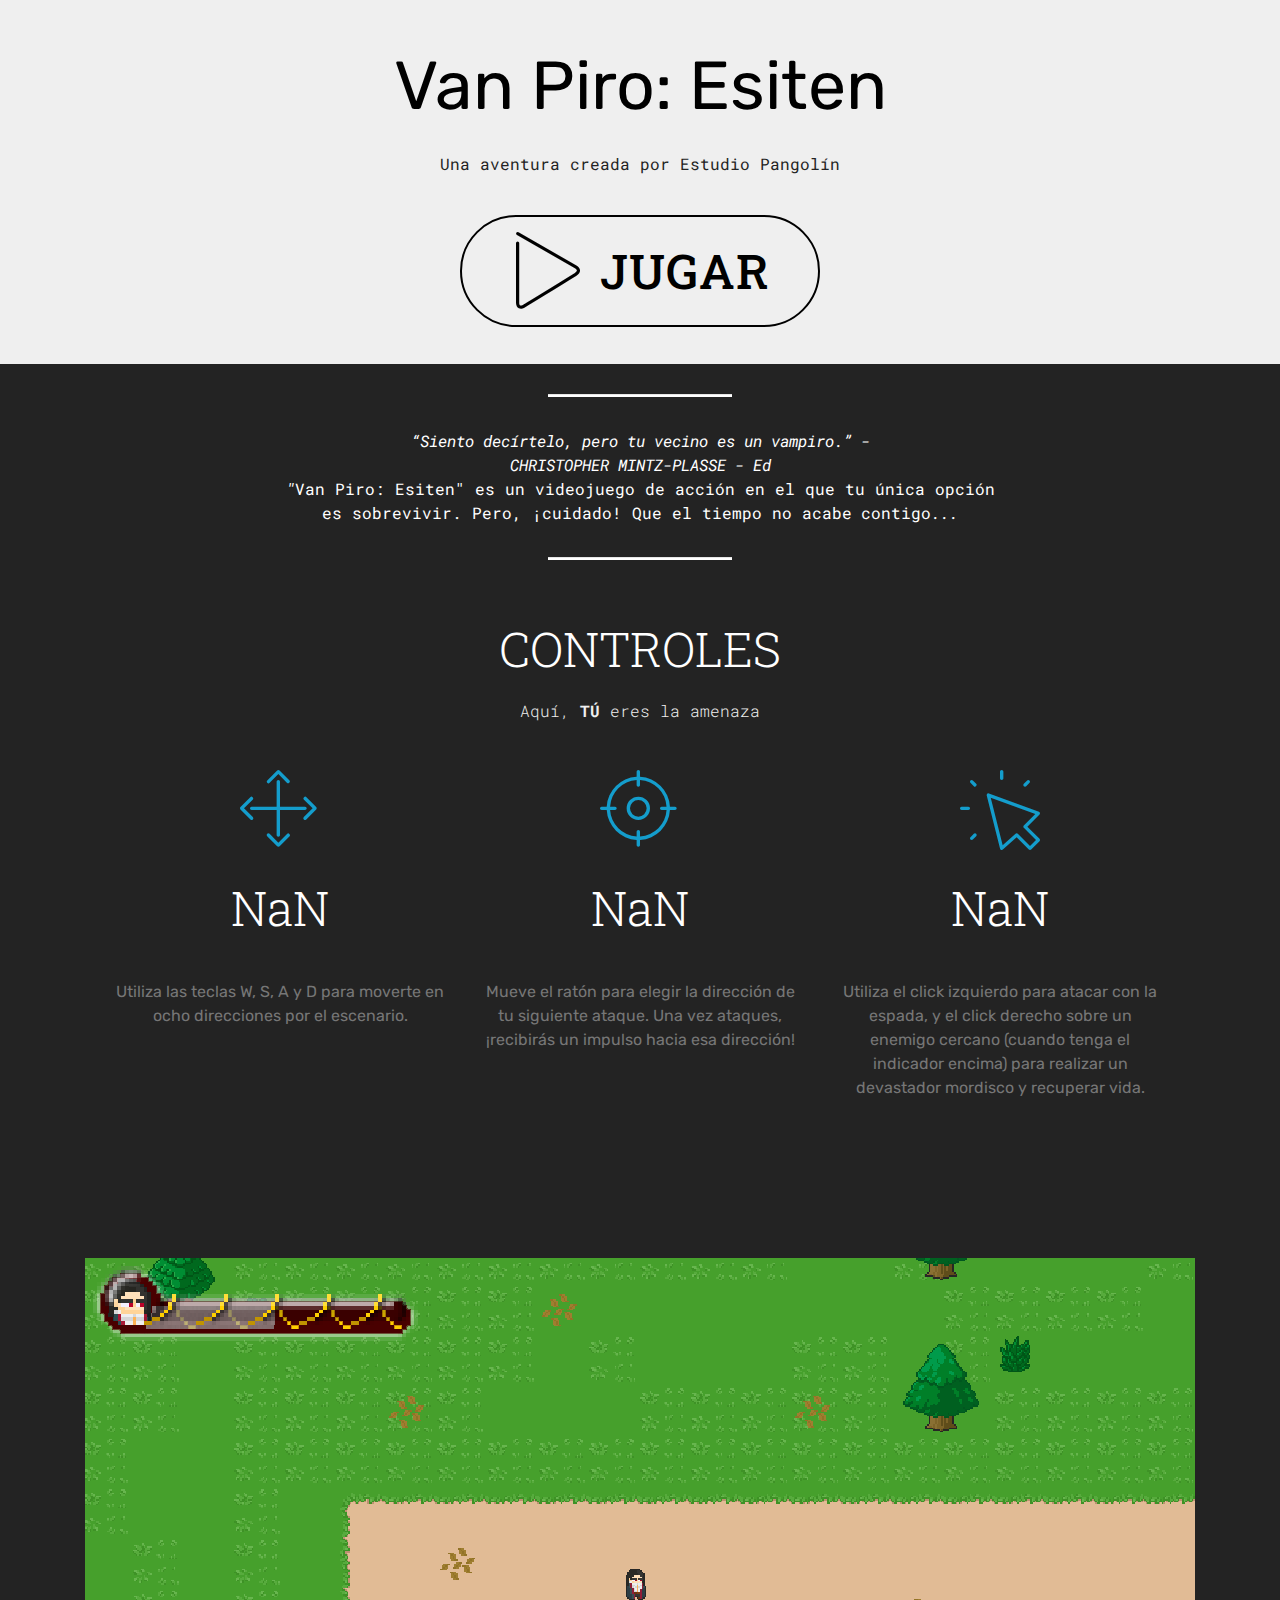
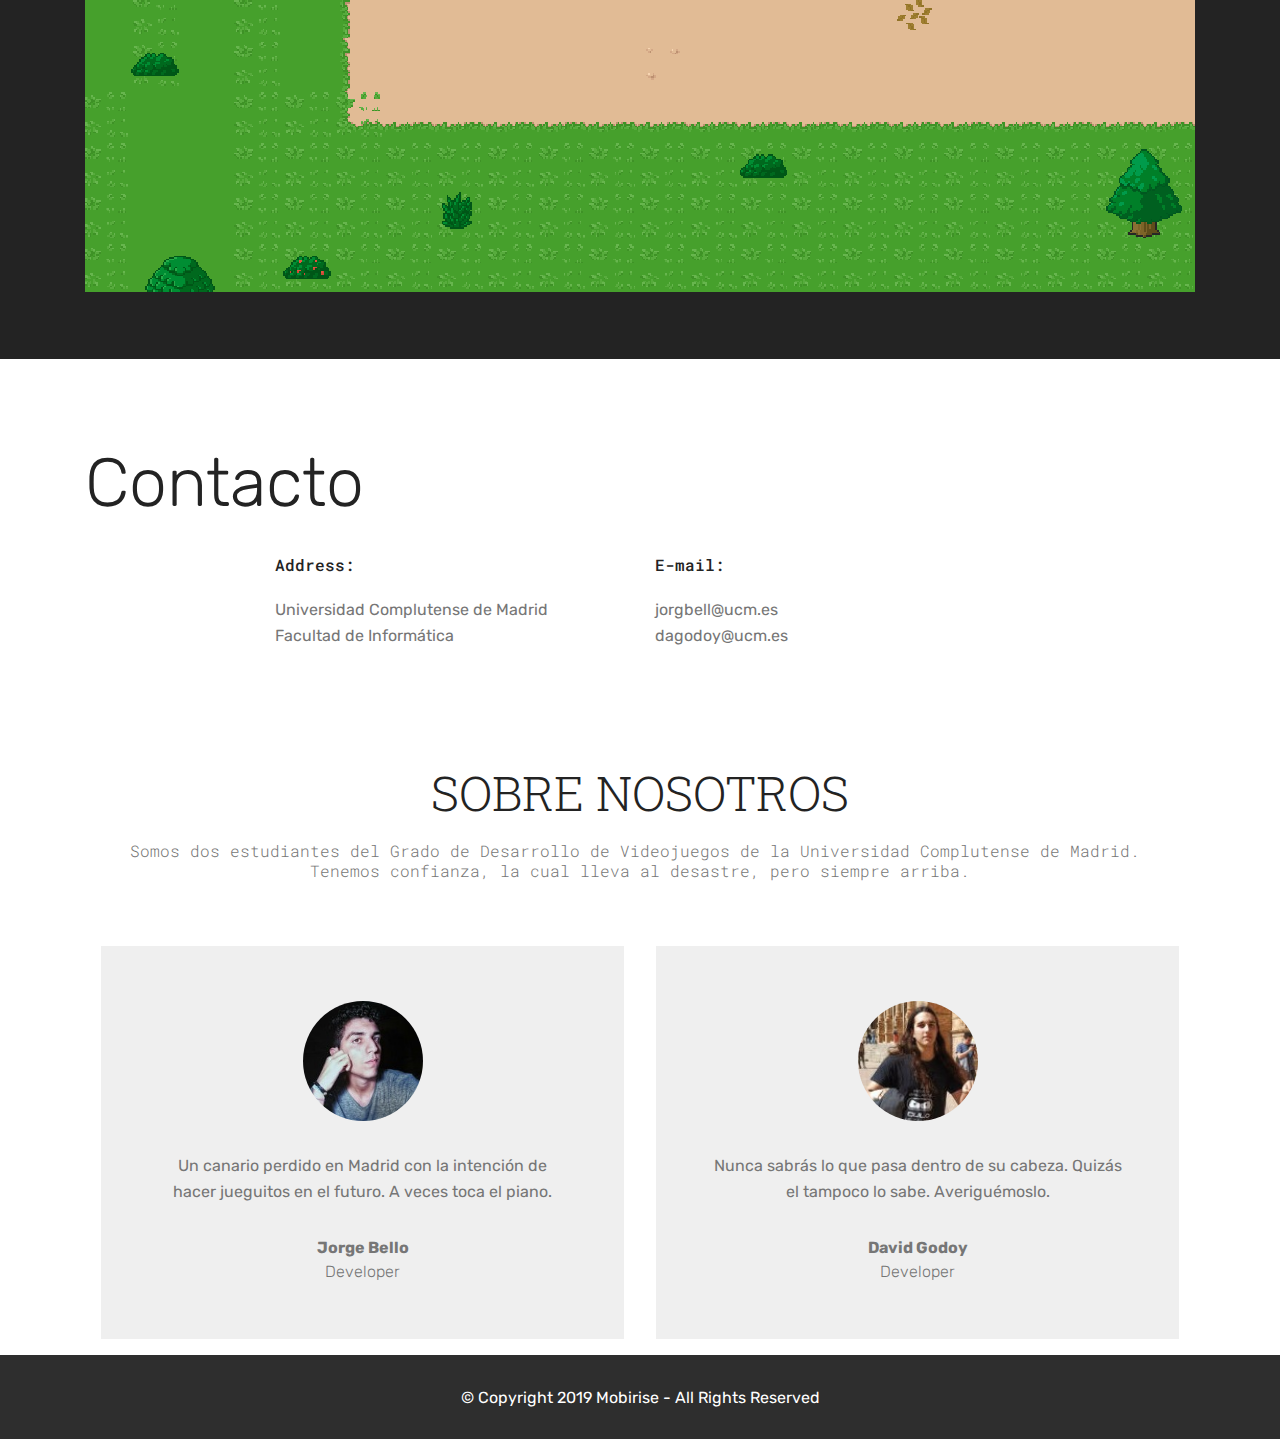
==== docs/index.html @ 05321f9e "Merge branch 'master' of https://github.com/dagodoy/estudioPangolin" ====
<!DOCTYPE html>
<html  >
<style media='screen' type='text/css'>
    @font-face {
        font-family: font;
        font-weight:normal;
        src: url('fonts/font.ttf');
    }
</style>
<div style="font-family:font; position:absolute; left:-1000px; visibility:hidden;">.</div>
<head>
  <!-- Site made with Mobirise Website Builder v4.11.6, https://mobirise.com -->
  <meta charset="UTF-8">
  <meta http-equiv="X-UA-Compatible" content="IE=edge">
  <meta name="generator" content="Mobirise v4.11.6, mobirise.com">
  <meta name="viewport" content="width=device-width, initial-scale=1, minimum-scale=1">
  <link rel="shortcut icon" href="assets/images/logo4.png" type="image/x-icon">
  <meta name="description" content="Estudio Pangolín">
  
  <title>Van Piro: Esisten</title>
  <link rel="stylesheet" href="assets/web/assets/mobirise-icons/mobirise-icons.css">
  <link rel="stylesheet" href="assets/bootstrap/css/bootstrap.min.css">
  <link rel="stylesheet" href="assets/bootstrap/css/bootstrap-grid.min.css">
  <link rel="stylesheet" href="assets/bootstrap/css/bootstrap-reboot.min.css">
  <link rel="stylesheet" href="assets/tether/tether.min.css">
  <link rel="stylesheet" href="assets/theme/css/style.css">
  <link rel="preload" as="style" href="assets/mobirise/css/mbr-additional.css"><link rel="stylesheet" href="assets/mobirise/css/mbr-additional.css" type="text/css">
  <script src="scripts/phaser.min.js"></script>
  
  
</head>
<body>
  <section class="header1 cid-rKUE7G8qz2" id="header16-f">

    

    

    <div class="container">
        <div class="row justify-content-md-center">
            <div class="col-md-10 align-center">
                <h1 class="mbr-section-title mbr-bold pb-3 mbr-fonts-style display-1">
                    <a href="https://pbs.twimg.com/media/DuF3jinXcAExuE4.jpg" target="_blank" class="text-black">Van Piro: Esiten</a></h1>
                
                <p class="mbr-text pb-3 mbr-fonts-style display-5">Una aventura creada por Estudio Pangolín</p>
                <div class="mbr-section-btn"><a class="btn btn-md btn-black-outline display-2" href="index.html#image3-o"><span class="mbri-play mbr-iconfont mbr-iconfont-btn"></span>JUGAR</a></div>
            </div>
        </div>
    </div>

</section>

<section class="engine"><a href="https://mobirise.info/b">how to create your own site</a></section><section class="mbr-section article content10 cid-rKUE8AumKR" id="content10-g">
    
     

    <div class="container">
        <div class="inner-container" style="width: 66%;">
            <hr class="line" style="width: 25%;">
            <div class="section-text align-center mbr-white mbr-fonts-style display-5"><em>“Siento decírtelo, pero tu vecino es un vampiro.” - 
</em><div><em>CHRISTOPHER MINTZ-PLASSE - Ed</em></div><div><em>"</em>Van Piro: Esiten" es un videojuego de acción en el que tu única opción es sobrevivir. Pero, ¡cuidado! Que el tiempo no acabe<em> </em>contigo<em>...</em></div></div>
            <hr class="line" style="width: 25%;">
        </div>
    </div>
</section>

<section class="counters1 counters cid-rKUE9nsTKH" id="counters1-h">

    

    

    <div class="container">
        <h2 class="mbr-section-title pb-3 align-center mbr-fonts-style display-2">
            CONTROLES</h2>
        <h3 class="mbr-section-subtitle mbr-fonts-style display-5">
            Aquí, <strong>TÚ </strong>eres la amenaza</h3>

        <div class="container pt-4 mt-2">
            <div class="media-container-row">
                <div class="card p-3 align-center col-12 col-md-6 col-lg-4">
                    <div class="panel-item">
                        <div class="card-img pb-3">
                            <span class="mbr-iconfont mbri-drag-n-drop"></span>
                        </div>

                        <div class="card-text">
                            <h3 class="count pt-3 pb-3 mbr-fonts-style display-2">
                                  MOVIMIENTO</h3>
                            <h4 class="mbr-content-title mbr-bold mbr-fonts-style display-7">
                                Unlimited websites
                            </h4>
                            <p class="mbr-content-text mbr-fonts-style display-7">
                                Utiliza las teclas W, S, A y D para moverte en ocho direcciones por el escenario.</p>
                        </div>
                    </div>
                </div>


                <div class="card p-3 align-center col-12 col-md-6 col-lg-4">
                    <div class="panel-item">
                        <div class="card-img pb-3">
                            <span class="mbr-iconfont mbri-target"></span>
                        </div>
                        <div class="card-text">
                            <h3 class="count pt-3 pb-3 mbr-fonts-style display-2">
                                  DIRIGIR</h3>
                            <h4 class="mbr-content-title mbr-bold mbr-fonts-style display-7">
                                Trendy websites blocks
                            </h4>
                            <p class="mbr-content-text mbr-fonts-style display-7">Mueve el ratón para elegir la dirección de tu siguiente ataque. Una vez ataques, ¡recibirás un impulso hacia esa dirección!</p>
                        </div>
                    </div>
                </div>

                <div class="card p-3 align-center col-12 col-md-6 col-lg-4">
                    <div class="panel-item">
                        <div class="card-img pb-3">
                            <span class="mbr-iconfont mbri-cursor-click"></span>
                        </div>
                        <div class="card-text">
                            <h3 class="count pt-3 pb-3 mbr-fonts-style display-2">
                                  ATACA</h3>
                            <h4 class="mbr-content-title mbr-bold mbr-fonts-style display-7">
                                Bootstrap
                            </h4>
                            <p class="mbr-content-text mbr-fonts-style display-7">Utiliza el click izquierdo para atacar con la espada, y el click derecho sobre un enemigo cercano (cuando tenga el indicador encima) para realizar un devastador mordisco y recuperar vida.</p>
                        </div>
                    </div>
                </div>


                
            </div>
        </div>
   </div>
</section>

<section class="cid-rKVkA70NSe" id="image3-o">

    

    <figure class="mbr-figure container">
        <div class="image-block" style="width: 100%;" id = 'gameid'>
            <script type="module">
                import Game from './scripts/game.js';
                import GameOver from './scripts/game_over.js';
                import Menu from './scripts/menu.js';
                var config = {
                    type: Phaser.AUTO,
                    width: 1400,
                    height: 800,
                    parent: 'gameid',
                    pixelArt: true,
                    input: {
                        gamepad: true
                    },
                    scale: {
                        mode: Phaser.Scale.FIT,
                        autoCenter: Phaser.Scale.CENTER_BOTH
                    },
                    scene: [ Game, GameOver, Menu ],
                    physics: {default: 'matter', matter: { gravity: { x :0, y: 0}, debug: false } }
                };
                new Phaser.Game(config);
            </script>
        </div>
    </figure>
</section>

<section class="mbr-section contacts2 cid-rKUE9VQvKw" id="contacts2-j">
    <!---->
    
    <!---->
    <!--Overlay-->
    
    <!--Container-->
    <div class="container">
        <div class="row">
            <!--Titles-->
            <div class="title col-12">
                <h2 class="align-left mbr-fonts-style display-1">
                    Contacto</h2>
                
            </div>
            <div class="col-12">
                <div class="row justify-content-center">
                    <div class="col-12 col-md-4">
                        <div class="b b-adress">
                            <h5 class="align-left mbr-fonts-style m-0 display-5">
                                Address:
                            </h5>
                            <p class="mbr-text align-left mbr-fonts-style display-7">
                                Universidad Complutense de Madrid<br>Facultad de Informática</p>
                        </div>
                    </div>
                    
                    <div class="col-12 col-md-4">
                        <div class="b b-mail">
                            <h5 class="align-left mbr-fonts-style m-0 display-5">
                                E-mail:
                            </h5>
                            <p class="mbr-text align-left mbr-fonts-style display-7">
                                jorgbell@ucm.es<br>dagodoy@ucm.es
                            </p>
                        </div>
                    </div>
                </div>
            </div>
        </div>
    </div>
</section>

<section class="testimonials1 cid-rKUEa9kjm1" id="testimonials1-k">

    

    
    <div class="container">
        <div class="media-container-row">
            <div class="title col-12 align-center">
                <h2 class="pb-3 mbr-fonts-style display-2">
                    SOBRE NOSOTROS</h2>
                <h3 class="mbr-section-subtitle mbr-light pb-3 mbr-fonts-style display-5">Somos dos estudiantes del Grado de Desarrollo de Videojuegos de la Universidad Complutense de Madrid.&nbsp;<br>Tenemos confianza, la cual lleva al desastre, pero siempre arriba.</h3>
            </div>
        </div>
    </div>

    <div class="container pt-3 mt-2">
        <div class="media-container-row">
            <div class="mbr-testimonial p-3 align-center col-12 col-md-6">
                <div class="panel-item p-3">
                    <div class="card-block">
                        <div class="testimonial-photo">
                            <img src="assets/images/photo6035096957405475645-240x180.jpeg" alt="" title="">
                        </div>
                        <p class="mbr-text mbr-fonts-style display-7">Un canario perdido en Madrid con la intención de hacer jueguitos en el futuro. A veces toca el piano.</p>
                    </div>
                    <div class="card-footer">
                        <div class="mbr-author-name mbr-bold mbr-fonts-style display-7">Jorge Bello</div>
                        <small class="mbr-author-desc mbr-italic mbr-light mbr-fonts-style display-7">
                               Developer
                        </small>
                    </div>
                </div>
            </div>

            <div class="mbr-testimonial p-3 align-center col-12 col-md-6">
                <div class="panel-item p-3">
                    <div class="card-block">
                        <div class="testimonial-photo">
                            <img src="assets/images/photo6034826932811576155-1-240x240.jpeg" alt="" title="">
                        </div>
                        <p class="mbr-text mbr-fonts-style display-7">
                           Nunca sabrás lo que pasa dentro de su cabeza. Quizás el tampoco lo sabe. Averiguémoslo.</p>
                    </div>
                    <div class="card-footer">
                        <div class="mbr-author-name mbr-bold mbr-fonts-style display-7">David Godoy</div>
                        <small class="mbr-author-desc mbr-italic mbr-light mbr-fonts-style display-7">
                               Developer
                        </small>
                    </div>
                </div>
            </div>

            

            

            

            
        </div>
    </div>   
</section>

<section once="footers" class="cid-rKU2OnaZtN" id="footer6-e">

    

    

    <div class="container">
        <div class="media-container-row align-center mbr-white">
            <div class="col-12">
                <p class="mbr-text mb-0 mbr-fonts-style display-7">
                    © Copyright 2019 Mobirise - All Rights Reserved
                </p>
            </div>
        </div>
    </div>
</section>


  <script src="assets/web/assets/jquery/jquery.min.js"></script>
  <script src="assets/popper/popper.min.js"></script>
  <script src="assets/bootstrap/js/bootstrap.min.js"></script>
  <script src="assets/tether/tether.min.js"></script>
  <script src="assets/smoothscroll/smooth-scroll.js"></script>
  <script src="assets/viewportchecker/jquery.viewportchecker.js"></script>
  <script src="assets/theme/js/script.js"></script>
  
  
</body>
</html>
---- docs/assets/web/assets/mobirise-icons/mobirise-icons.css ----
@font-face {
  font-family: 'MobiriseIcons';
  src:  url('mobirise-icons.eot?spat4u');
  src:  url('mobirise-icons.eot?spat4u#iefix') format('embedded-opentype'),
    url('mobirise-icons.ttf?spat4u') format('truetype'),
    url('mobirise-icons.woff?spat4u') format('woff'),
    url('mobirise-icons.svg?spat4u#MobiriseIcons') format('svg');
  font-weight: normal;
  font-style: normal;
  font-display: swap;
}

[class^="mbri-"], [class*=" mbri-"] {
  /* use !important to prevent issues with browser extensions that change fonts */
  font-family: MobiriseIcons !important;
  speak: none;
  font-style: normal;
  font-weight: normal;
  font-variant: normal;
  text-transform: none;
  line-height: 1;

  /* Better Font Rendering =========== */
  -webkit-font-smoothing: antialiased;
  -moz-osx-font-smoothing: grayscale;
}

.mbri-add-submenu:before {
  content: "\e900";
}
.mbri-alert:before {
  content: "\e901";
}
.mbri-align-center:before {
  content: "\e902";
}
.mbri-align-justify:before {
  content: "\e903";
}
.mbri-align-left:before {
  content: "\e904";
}
.mbri-align-right:before {
  content: "\e905";
}
.mbri-android:before {
  content: "\e906";
}
.mbri-apple:before {
  content: "\e907";
}
.mbri-arrow-down:before {
  content: "\e908";
}
.mbri-arrow-next:before {
  content: "\e909";
}
.mbri-arrow-prev:before {
  content: "\e90a";
}
.mbri-arrow-up:before {
  content: "\e90b";
}
.mbri-bold:before {
  content: "\e90c";
}
.mbri-bookmark:before {
  content: "\e90d";
}
.mbri-bootstrap:before {
  content: "\e90e";
}
.mbri-briefcase:before {
  content: "\e90f";
}
.mbri-browse:before {
  content: "\e910";
}
.mbri-bulleted-list:before {
  content: "\e911";
}
.mbri-calendar:before {
  content: "\e912";
}
.mbri-camera:before {
  content: "\e913";
}
.mbri-cart-add:before {
  content: "\e914";
}
.mbri-cart-full:before {
  content: "\e915";
}
.mbri-cash:before {
  content: "\e916";
}
.mbri-change-style:before {
  content: "\e917";
}
.mbri-chat:before {
  content: "\e918";
}
.mbri-clock:before {
  content: "\e919";
}
.mbri-close:before {
  content: "\e91a";
}
.mbri-cloud:before {
  content: "\e91b";
}
.mbri-code:before {
  content: "\e91c";
}
.mbri-contact-form:before {
  content: "\e91d";
}
.mbri-credit-card:before {
  content: "\e91e";
}
.mbri-cursor-click:before {
  content: "\e91f";
}
.mbri-cust-feedback:before {
  content: "\e920";
}
.mbri-database:before {
  content: "\e921";
}
.mbri-delivery:before {
  content: "\e922";
}
.mbri-desktop:before {
  content: "\e923";
}
.mbri-devices:before {
  content: "\e924";
}
.mbri-down:before {
  content: "\e925";
}
.mbri-download:before {
  content: "\e989";
}
.mbri-drag-n-drop:before {
  content: "\e927";
}
.mbri-drag-n-drop2:before {
  content: "\e928";
}
.mbri-edit:before {
  content: "\e929";
}
.mbri-edit2:before {
  content: "\e92a";
}
.mbri-error:before {
  content: "\e92b";
}
.mbri-extension:before {
  content: "\e92c";
}
.mbri-features:before {
  content: "\e92d";
}
.mbri-file:before {
  content: "\e92e";
}
.mbri-flag:before {
  content: "\e92f";
}
.mbri-folder:before {
  content: "\e930";
}
.mbri-gift:before {
  content: "\e931";
}
.mbri-github:before {
  content: "\e932";
}
.mbri-globe:before {
  content: "\e933";
}
.mbri-globe-2:before {
  content: "\e934";
}
.mbri-growing-chart:before {
  content: "\e935";
}
.mbri-hearth:before {
  content: "\e936";
}
.mbri-help:before {
  content: "\e937";
}
.mbri-home:before {
  content: "\e938";
}
.mbri-hot-cup:before {
  content: "\e939";
}
.mbri-idea:before {
  content: "\e93a";
}
.mbri-image-gallery:before {
  content: "\e93b";
}
.mbri-image-slider:before {
  content: "\e93c";
}
.mbri-info:before {
  content: "\e93d";
}
.mbri-italic:before {
  content: "\e93e";
}
.mbri-key:before {
  content: "\e93f";
}
.mbri-laptop:before {
  content: "\e940";
}
.mbri-layers:before {
  content: "\e941";
}
.mbri-left-right:before {
  content: "\e942";
}
.mbri-left:before {
  content: "\e943";
}
.mbri-letter:before {
  content: "\e944";
}
.mbri-like:before {
  content: "\e945";
}
.mbri-link:before {
  content: "\e946";
}
.mbri-lock:before {
  content: "\e947";
}
.mbri-login:before {
  content: "\e948";
}
.mbri-logout:before {
  content: "\e949";
}
.mbri-magic-stick:before {
  content: "\e94a";
}
.mbri-map-pin:before {
  content: "\e94b";
}
.mbri-menu:before {
  content: "\e94c";
}
.mbri-mobile:before {
  content: "\e94d";
}
.mbri-mobile2:before {
  content: "\e94e";
}
.mbri-mobirise:before {
  content: "\e94f";
}
.mbri-more-horizontal:before {
  content: "\e950";
}
.mbri-more-vertical:before {
  content: "\e951";
}
.mbri-music:before {
  content: "\e952";
}
.mbri-new-file:before {
  content: "\e953";
}
.mbri-numbered-list:before {
  content: "\e954";
}
.mbri-opened-folder:before {
  content: "\e955";
}
.mbri-pages:before {
  content: "\e956";
}
.mbri-paper-plane:before {
  content: "\e957";
}
.mbri-paperclip:before {
  content: "\e958";
}
.mbri-photo:before {
  content: "\e959";
}
.mbri-photos:before {
  content: "\e95a";
}
.mbri-pin:before {
  content: "\e95b";
}
.mbri-play:before {
  content: "\e95c";
}
.mbri-plus:before {
  content: "\e95d";
}
.mbri-preview:before {
  content: "\e95e";
}
.mbri-print:before {
  content: "\e95f";
}
.mbri-protect:before {
  content: "\e960";
}
.mbri-question:before {
  content: "\e961";
}
.mbri-quote-left:before {
  content: "\e962";
}
.mbri-quote-right:before {
  content: "\e963";
}
.mbri-refresh:before {
  content: "\e964";
}
.mbri-responsive:before {
  content: "\e965";
}
.mbri-right:before {
  content: "\e966";
}
.mbri-rocket:before {
  content: "\e967";
}
.mbri-sad-face:before {
  content: "\e968";
}
.mbri-sale:before {
  content: "\e969";
}
.mbri-save:before {
  content: "\e96a";
}
.mbri-search:before {
  content: "\e96b";
}
.mbri-setting:before {
  content: "\e96c";
}
.mbri-setting2:before {
  content: "\e96d";
}
.mbri-setting3:before {
  content: "\e96e";
}
.mbri-share:before {
  content: "\e96f";
}
.mbri-shopping-bag:before {
  content: "\e970";
}
.mbri-shopping-basket:before {
  content: "\e971";
}
.mbri-shopping-cart:before {
  content: "\e972";
}
.mbri-sites:before {
  content: "\e973";
}
.mbri-smile-face:before {
  content: "\e974";
}
.mbri-speed:before {
  content: "\e975";
}
.mbri-star:before {
  content: "\e976";
}
.mbri-success:before {
  content: "\e977";
}
.mbri-sun:before {
  content: "\e978";
}
.mbri-sun2:before {
  content: "\e979";
}
.mbri-tablet:before {
  content: "\e97a";
}
.mbri-tablet-vertical:before {
  content: "\e97b";
}
.mbri-target:before {
  content: "\e97c";
}
.mbri-timer:before {
  content: "\e97d";
}
.mbri-to-ftp:before {
  content: "\e97e";
}
.mbri-to-local-drive:before {
  content: "\e97f";
}
.mbri-touch-swipe:before {
  content: "\e980";
}
.mbri-touch:before {
  content: "\e981";
}
.mbri-trash:before {
  content: "\e982";
}
.mbri-underline:before {
  content: "\e983";
}
.mbri-unlink:before {
  content: "\e984";
}
.mbri-unlock:before {
  content: "\e985";
}
.mbri-up-down:before {
  content: "\e986";
}
.mbri-up:before {
  content: "\e987";
}
.mbri-update:before {
  content: "\e988";
}
.mbri-upload:before {
 content: "\e926"; 
}
.mbri-user:before {
  content: "\e98a";
}
.mbri-user2:before {
  content: "\e98b";
}
.mbri-users:before {
  content: "\e98c";
}
.mbri-video:before {
  content: "\e98d";
}
.mbri-video-play:before {
  content: "\e98e";
}
.mbri-watch:before {
  content: "\e98f";
}
.mbri-website-theme:before {
  content: "\e990";
}
.mbri-wifi:before {
  content: "\e991";
}
.mbri-windows:before {
  content: "\e992";
}
.mbri-zoom-out:before {
  content: "\e993";
}
.mbri-redo:before {
  content: "\e994";
}
.mbri-undo:before {
  content: "\e995";
}
---- docs/assets/theme/css/style.css ----
/*!
 * Mobirise v4 theme (https://mobirise.com/)
 * Copyright 2017 Mobirise
 */
section {
  background-color: #eeeeee; }

body {
  font-style: normal;
  line-height: 1.5; }

section,
.container,
.container-fluid {
  position: relative;
  word-wrap: break-word; }

a.mbr-iconfont:hover {
  text-decoration: none; }

.article .lead p,
.article .lead ul,
.article .lead ol,
.article .lead pre,
.article .lead blockquote {
  margin-bottom: 0; }

ul,
ol,
pre,
blockquote {
  margin-bottom: 2.3125rem; }

pre {
  background: #f4f4f4;
  padding: 10px 24px;
  white-space: pre-wrap; }

.inactive {
  -webkit-user-select: none;
  -moz-user-select: none;
  -ms-user-select: none;
  user-select: none;
  pointer-events: none;
  -webkit-user-drag: none;
  user-drag: none; }

.mbr-section__comments .row {
  justify-content: center;
  -webkit-justify-content: center; }

a {
  font-style: normal;
  font-weight: 400;
  cursor: pointer; }
  a, a:hover {
    text-decoration: none; }

figure {
  margin-bottom: 0; }

body {
  color: #232323; }

h1,
h2,
h3,
h4,
h5,
h6,
.h1,
.h2,
.h3,
.h4,
.h5,
.h6,
.display-1,
.display-2,
.display-3,
.display-4 {
  line-height: 1;
  word-break: break-word;
  word-wrap: break-word; }

.mbr-section-title {
  font-style: normal;
  line-height: 1.2; }

.mbr-section-subtitle {
  line-height: 1.3; }

.mbr-text {
  font-style: normal;
  line-height: 1.6; }

b,
strong {
  font-weight: bold; }

blockquote {
  padding: 10px 0 10px 20px;
  position: relative;
  border-left: 2px solid;
  border-color: #ff3366; }

input:-webkit-autofill, input:-webkit-autofill:hover, input:-webkit-autofill:focus, input:-webkit-autofill:active {
  transition-delay: 9999s;
  transition-property: background-color, color; }

textarea[type='hidden'] {
  display: none; }

body {
  position: relative; }

section {
  background-position: 50% 50%;
  background-repeat: no-repeat;
  background-size: cover; }
  section .mbr-background-video,
  section .mbr-background-video-preview {
    position: absolute;
    bottom: 0;
    left: 0;
    right: 0;
    top: 0; }

.hidden {
  visibility: hidden; }

.mbr-z-index20 {
  z-index: 20; }

/*! Base colors */
.mbr-white {
  color: #ffffff; }

.mbr-black {
  color: #000000; }

.mbr-bg-white {
  background-color: #ffffff; }

.mbr-bg-black {
  background-color: #000000; }

/*! Text-aligns */
.align-left {
  text-align: left; }

.align-center {
  text-align: center; }

.align-right {
  text-align: right; }

@media (max-width: 767px) {
  .align-left,
  .align-center,
  .align-right,
  .mbr-section-btn,
  .mbr-section-title {
    text-align: center; } }
/*! Font-weight  */
.mbr-light {
  font-weight: 300; }

.mbr-regular {
  font-weight: 400; }

.mbr-semibold {
  font-weight: 500; }

.mbr-bold {
  font-weight: 700; }

/*! Media  */
.media-size-item {
  -webkit-flex: 1 1 auto;
  -moz-flex: 1 1 auto;
  -ms-flex: 1 1 auto;
  -o-flex: 1 1 auto;
  flex: 1 1 auto; }

.media-content {
  -webkit-flex-basis: 100%;
  flex-basis: 100%; }

.media-container-row {
  display: -ms-flexbox;
  display: -webkit-flex;
  display: flex;
  -webkit-flex-direction: row;
  -ms-flex-direction: row;
  flex-direction: row;
  -webkit-flex-wrap: wrap;
  -ms-flex-wrap: wrap;
  flex-wrap: wrap;
  -webkit-justify-content: center;
  -ms-flex-pack: center;
  justify-content: center;
  -webkit-align-content: center;
  -ms-flex-line-pack: center;
  align-content: center;
  -webkit-align-items: start;
  -ms-flex-align: start;
  align-items: start; }
  .media-container-row .media-size-item {
    width: 400px; }

.media-container-column {
  display: -ms-flexbox;
  display: -webkit-flex;
  display: flex;
  -webkit-flex-direction: column;
  -ms-flex-direction: column;
  flex-direction: column;
  -webkit-flex-wrap: wrap;
  -ms-flex-wrap: wrap;
  flex-wrap: wrap;
  -webkit-justify-content: center;
  -ms-flex-pack: center;
  justify-content: center;
  -webkit-align-content: center;
  -ms-flex-line-pack: center;
  align-content: center;
  -webkit-align-items: stretch;
  -ms-flex-align: stretch;
  align-items: stretch; }
  .media-container-column > * {
    width: 100%; }

@media (min-width: 992px) {
  .media-container-row {
    -webkit-flex-wrap: nowrap;
    -ms-flex-wrap: nowrap;
    flex-wrap: nowrap; } }
figure {
  overflow: hidden; }

figure[mbr-media-size] {
  transition: width 0.1s; }

.mbr-figure img,
.mbr-figure iframe {
  display: block;
  width: 100%; }

.card {
  background-color: transparent;
  border: none; }

.card-box {
  width: 100%; }

.card-img {
  text-align: center;
  flex-shrink: 0;
  -webkit-flex-shrink: 0; }

.media {
  max-width: 100%;
  margin: 0 auto; }

.mbr-figure {
  -ms-flex-item-align: center;
  -ms-grid-row-align: center;
  -webkit-align-self: center;
  align-self: center; }

.media-container > div {
  max-width: 100%; }

.mbr-figure img,
.card-img img {
  width: 100%; }

@media (max-width: 991px) {
  .media-size-item {
    width: auto !important; }

  .media {
    width: auto; }

  .mbr-figure {
    width: 100% !important; } }
/*! Buttons */
.btn {
  font-weight: 500;
  border-width: 2px;
  font-style: normal;
  letter-spacing: 1px;
  margin: .4rem .8rem;
  white-space: normal;
  -webkit-transition: all .3s ease-in-out;
  -moz-transition: all .3s ease-in-out;
  transition: all .3s ease-in-out;
  display: inline-flex;
  align-items: center;
  justify-content: center;
  word-break: break-word;
  -webkit-align-items: center;
  -webkit-justify-content: center;
  display: -webkit-inline-flex; }

.btn-sm {
  font-weight: 500;
  letter-spacing: 1px;
  -webkit-transition: all .3s ease-in-out;
  -moz-transition: all .3s ease-in-out;
  transition: all .3s ease-in-out; }

.btn-md {
  font-weight: 500;
  letter-spacing: 1px;
  margin: .4rem .8rem !important;
  -webkit-transition: all .3s ease-in-out;
  -moz-transition: all .3s ease-in-out;
  transition: all .3s ease-in-out; }

.btn-lg {
  font-weight: 500;
  letter-spacing: 1px;
  margin: .4rem .8rem !important;
  -webkit-transition: all .3s ease-in-out;
  -moz-transition: all .3s ease-in-out;
  transition: all .3s ease-in-out; }

.mbr-section-btn {
  margin-left: -0.25rem;
  margin-right: -0.25rem;
  font-size: 0; }

nav .mbr-section-btn {
  margin-left: 0rem;
  margin-right: 0rem; }

.btn-form {
  border-radius: 0; }
  .btn-form:hover {
    cursor: pointer; }

/*! Btn icon margin */
.btn .mbr-iconfont,
.btn.btn-sm .mbr-iconfont {
  cursor: pointer;
  margin-right: 0.5rem; }

.btn.btn-md .mbr-iconfont,
.btn.btn-md .mbr-iconfont {
  margin-right: 0.8rem; }

.mbr-regular {
  font-weight: 400; }

.mbr-semibold {
  font-weight: 500; }

.mbr-bold {
  font-weight: 700; }

[type='submit'] {
  -webkit-appearance: none; }

/*! Full-screen */
.mbr-fullscreen .mbr-overlay {
  min-height: 100vh; }

.mbr-fullscreen {
  display: flex;
  display: -webkit-flex;
  display: -moz-flex;
  display: -ms-flex;
  display: -o-flex;
  align-items: center;
  -webkit-align-items: center;
  min-height: 100vh;
  padding-top: 3rem;
  padding-bottom: 3rem; }

/*! Map */
.map {
  height: 25rem;
  position: relative; }
  .map iframe {
    width: 100%;
    height: 100%; }

.mbr-overlay {
  background-color: #000;
  bottom: 0;
  left: 0;
  opacity: .5;
  position: absolute;
  right: 0;
  top: 0;
  z-index: 0;
  pointer-events: none; }

/* Form */
blockquote {
  font-style: italic;
  padding: 10px 0 10px 20px;
  font-size: 1.09rem;
  position: relative;
  border-width: 3px; }

.form-control {
  background-color: #f5f5f5;
  box-shadow: none;
  color: #565656;
  line-height: 1.43;
  min-height: 3.5em;
  padding: 1.07em .5em; }
  .form-control, .form-control:focus {
    border: 1px solid #e8e8e8; }
  .form-active .form-control:invalid {
    border-color: red; }

.form-control-label {
  position: relative;
  cursor: pointer;
  margin-bottom: .357em;
  padding: 0; }

.alert {
  color: #ffffff;
  border-radius: 0;
  border: 0;
  font-size: .875rem;
  line-height: 1.5;
  margin-bottom: 1.875rem;
  padding: 1.25rem;
  position: relative; }
  .alert.alert-form::after {
    background-color: inherit;
    bottom: -7px;
    content: "";
    display: block;
    height: 14px;
    left: 50%;
    margin-left: -7px;
    position: absolute;
    transform: rotate(45deg);
    width: 14px;
    -webkit-transform: rotate(45deg); }

.form-asterisk {
  font-family: initial;
  position: absolute;
  top: -2px;
  font-weight: normal; }

/*! Scroll to top arrow */
#scrollToTop a i:before {
  content: '';
  position: absolute;
  height: 40%;
  top: 25%;
  background: #fff;
  width: 2px;
  left: calc(50% - 1px); }
#scrollToTop a i:after {
  content: '';
  position: absolute;
  display: block;
  border-top: 2px solid #fff;
  border-right: 2px solid #fff;
  width: 40%;
  height: 40%;
  left: 30%;
  bottom: 30%;
  transform: rotate(135deg);
  -webkit-transform: rotate(135deg); }

.mbr-arrow-up {
  bottom: 25px;
  right: 90px;
  position: fixed;
  text-align: right;
  z-index: 5000;
  color: #ffffff;
  font-size: 32px;
  transform: rotate(180deg);
  -webkit-transform: rotate(180deg); }

.mbr-arrow-up a {
  background: rgba(0, 0, 0, 0.2);
  border-radius: 3px;
  color: #fff;
  display: inline-block;
  height: 60px;
  width: 60px;
  outline-style: none !important;
  position: relative;
  text-decoration: none;
  transition: all 0.3s ease-in-out;
  cursor: pointer;
  text-align: center; }
  .mbr-arrow-up a:hover {
    background-color: rgba(0, 0, 0, 0.4); }
  .mbr-arrow-up a i {
    line-height: 60px; }

.mbr-arrow-up-icon {
  display: block;
  color: #fff; }

.mbr-arrow-up-icon::before {
  content: '\203a';
  display: inline-block;
  font-family: serif;
  font-size: 32px;
  line-height: 1;
  font-style: normal;
  position: relative;
  top: 6px;
  left: -4px;
  -webkit-transform: rotate(-90deg);
  transform: rotate(-90deg); }

/*! Arrow Down */
.mbr-arrow {
  position: absolute;
  bottom: 45px;
  left: 50%;
  width: 60px;
  height: 60px;
  cursor: pointer;
  background-color: rgba(80, 80, 80, 0.5);
  border-radius: 50%;
  -webkit-transform: translateX(-50%);
  transform: translateX(-50%); }
  .mbr-arrow > a {
    display: inline-block;
    text-decoration: none;
    outline-style: none;
    -webkit-animation: arrowdown 1.7s ease-in-out infinite;
    animation: arrowdown 1.7s ease-in-out infinite; }
    .mbr-arrow > a > i {
      position: absolute;
      top: -2px;
      left: 15px;
      font-size: 2rem; }

@keyframes arrowdown {
  0% {
    transform: translateY(0px);
    -webkit-transform: translateY(0px); }
  50% {
    transform: translateY(-5px);
    -webkit-transform: translateY(-5px); }
  100% {
    transform: translateY(0px);
    -webkit-transform: translateY(0px); } }
@-webkit-keyframes arrowdown {
  0% {
    transform: translateY(0px);
    -webkit-transform: translateY(0px); }
  50% {
    transform: translateY(-5px);
    -webkit-transform: translateY(-5px); }
  100% {
    transform: translateY(0px);
    -webkit-transform: translateY(0px); } }
@media (max-width: 500px) {
  .mbr-arrow-up {
    left: 50%;
    right: auto;
    transform: translateX(-50%) rotate(180deg);
    -webkit-transform: translateX(-50%) rotate(180deg); } }
/*Gradients animation*/
@keyframes gradient-animation {
  from {
    background-position: 0% 100%;
    animation-timing-function: ease-in-out; }
  to {
    background-position: 100% 0%;
    animation-timing-function: ease-in-out; } }
@-webkit-keyframes gradient-animation {
  from {
    background-position: 0% 100%;
    animation-timing-function: ease-in-out; }
  to {
    background-position: 100% 0%;
    animation-timing-function: ease-in-out; } }
.bg-gradient {
  background-size: 200% 200%;
  animation: gradient-animation 5s infinite alternate;
  -webkit-animation: gradient-animation 5s infinite alternate; }

.menu .navbar-brand {
  display: -webkit-flex; }
  .menu .navbar-brand span {
    display: flex;
    display: -webkit-flex; }
  .menu .navbar-brand .navbar-caption-wrap {
    display: -webkit-flex; }
  .menu .navbar-brand .navbar-logo img {
    display: -webkit-flex; }
@media (min-width: 768px) and (max-width: 1023px) {
  .menu .navbar-toggleable-sm .navbar-nav {
    display: -webkit-box;
    display: -webkit-flex;
    display: -ms-flexbox; } }
@media (max-width: 1023px) {
  .menu .navbar-collapse {
    max-height: 93.5vh; }
    .menu .navbar-collapse.show {
      overflow: auto; } }
@media (min-width: 1024px) {
  .menu .navbar-nav.nav-dropdown {
    display: -webkit-flex; }
  .menu .navbar-toggleable-sm .navbar-collapse {
    display: -webkit-flex !important; }
  .menu .collapsed .navbar-collapse {
    max-height: 93.5vh; }
    .menu .collapsed .navbar-collapse.show {
      overflow: auto; } }
@media (max-width: 767px) {
  .menu .navbar-collapse {
    max-height: 80vh; } }

/* Others*/
.note-check a[data-value=Rubik] {
  font-style: normal; }

.mbr-arrow a {
  color: #ffffff; }

@media (max-width: 767px) {
  .mbr-arrow {
    display: none; } }
.navbar {
  display: -webkit-flex;
  -webkit-flex-wrap: wrap;
  -webkit-align-items: center;
  -webkit-justify-content: space-between; }

.navbar-collapse {
  -webkit-flex-basis: 100%;
  -webkit-flex-grow: 1;
  -webkit-align-items: center; }

.nav-dropdown .link {
  padding: 0.667em 1.667em !important;
  margin: 0 !important; }

.nav {
  display: -webkit-flex;
  -webkit-flex-wrap: wrap; }

.row {
  display: -webkit-flex;
  -webkit-flex-wrap: wrap; }

.justify-content-center {
  -webkit-justify-content: center; }

.form-inline {
  display: -webkit-flex;
  -webkit-flex-flow: row wrap;
  -webkit-align-items: center; }

.card-wrapper {
  -webkit-flex: 1; }

.carousel-control {
  z-index: 10;
  display: -webkit-flex;
  -webkit-align-items: center;
  -webkit-justify-content: center; }

.carousel-controls {
  display: -webkit-flex; }

.media {
  display: -webkit-flex; }

.form-group:focus {
  outline: none; }

.jq-selectbox__select {
  padding: 1.07em 0.5em;
  position: absolute;
  top: 0;
  left: 0;
  width: 100%; }

.jq-selectbox__dropdown {
  position: absolute;
  top: 100% !important;
  left: 0 !important;
  width: 100% !important; }

.jq-selectbox__trigger-arrow {
  transform: translateY(-50%); }

.jq-selectbox li {
  padding: 1.07em 0.5em; }

input[type='range'] {
  padding-left: 0 !important;
  padding-right: 0 !important; }

.modal-dialog,
.modal-content {
  height: 100%; }

.modal-dialog .carousel-inner {
  height: calc(100vh - 1.75rem); }
  @media (max-width: 575px) {
    .modal-dialog .carousel-inner {
      height: calc(100vh - 1rem); } }

.carousel-item {
  text-align: center; }

.carousel-item img {
  margin: auto; }

.navbar-toggler {
  -webkit-align-self: flex-start;
  -ms-flex-item-align: start;
  align-self: flex-start;
  padding: 0.25rem 0.75rem;
  font-size: 1.25rem;
  line-height: 1;
  background: transparent;
  border: 1px solid transparent;
  -webkit-border-radius: 0.25rem;
  border-radius: 0.25rem; }

.navbar-toggler:focus,
.navbar-toggler:hover {
  text-decoration: none; }

.navbar-toggler-icon {
  display: inline-block;
  width: 1.5em;
  height: 1.5em;
  vertical-align: middle;
  content: '';
  background: no-repeat center center;
  -webkit-background-size: 100% 100%;
  -o-background-size: 100% 100%;
  background-size: 100% 100%; }

.navbar-toggler-left {
  position: absolute;
  left: 1rem; }

.navbar-toggler-right {
  position: absolute;
  right: 1rem; }

@media (max-width: 575px) {
  .navbar-toggleable .navbar-nav .dropdown-menu {
    position: static;
    float: none; }

  .navbar-toggleable > .container {
    padding-right: 0;
    padding-left: 0; } }
@media (min-width: 576px) {
  .navbar-toggleable {
    -webkit-box-orient: horizontal;
    -webkit-box-direction: normal;
    -webkit-flex-direction: row;
    -ms-flex-direction: row;
    flex-direction: row;
    -webkit-flex-wrap: nowrap;
    -ms-flex-wrap: nowrap;
    flex-wrap: nowrap;
    -webkit-box-align: center;
    -webkit-align-items: center;
    -ms-flex-align: center;
    align-items: center; }

  .navbar-toggleable .navbar-nav {
    -webkit-box-orient: horizontal;
    -webkit-box-direction: normal;
    -webkit-flex-direction: row;
    -ms-flex-direction: row;
    flex-direction: row; }

  .navbar-toggleable .navbar-nav .nav-link {
    padding-right: 0.5rem;
    padding-left: 0.5rem; }

  .navbar-toggleable > .container {
    display: -webkit-box;
    display: -webkit-flex;
    display: -ms-flexbox;
    display: flex;
    -webkit-flex-wrap: nowrap;
    -ms-flex-wrap: nowrap;
    flex-wrap: nowrap;
    -webkit-box-align: center;
    -webkit-align-items: center;
    -ms-flex-align: center;
    align-items: center; }

  .navbar-toggleable .navbar-collapse {
    display: -webkit-box !important;
    display: -webkit-flex !important;
    display: -ms-flexbox !important;
    display: flex !important;
    width: 100%; }

  .navbar-toggleable .navbar-toggler {
    display: none; } }
@media (max-width: 767px) {
  .navbar-toggleable-sm .navbar-nav .dropdown-menu {
    position: static;
    float: none; }

  .navbar-toggleable-sm > .container {
    padding-right: 0;
    padding-left: 0; } }
@media (min-width: 768px) {
  .navbar-toggleable-sm {
    -webkit-box-orient: horizontal;
    -webkit-box-direction: normal;
    -webkit-flex-direction: row;
    -ms-flex-direction: row;
    flex-direction: row;
    -webkit-flex-wrap: nowrap;
    -ms-flex-wrap: nowrap;
    flex-wrap: nowrap;
    -webkit-box-align: center;
    -webkit-align-items: center;
    -ms-flex-align: center;
    align-items: center; }

  .navbar-toggleable-sm .navbar-nav {
    -webkit-box-orient: horizontal;
    -webkit-box-direction: normal;
    -webkit-flex-direction: row;
    -ms-flex-direction: row;
    flex-direction: row; }

  .navbar-toggleable-sm .navbar-nav .nav-link {
    padding-right: 0.5rem;
    padding-left: 0.5rem; }

  .navbar-toggleable-sm > .container {
    display: -webkit-box;
    display: -webkit-flex;
    display: -ms-flexbox;
    display: flex;
    -webkit-flex-wrap: nowrap;
    -ms-flex-wrap: nowrap;
    flex-wrap: nowrap;
    -webkit-box-align: center;
    -webkit-align-items: center;
    -ms-flex-align: center;
    align-items: center; }

  .navbar-toggleable-sm .navbar-collapse {
    display: none;
    width: 100%; }

  .navbar-toggleable-sm .navbar-toggler {
    display: none; } }
@media (max-width: 1023px) {
  .navbar-toggleable-md .navbar-nav .dropdown-menu {
    position: static;
    float: none; }

  .navbar-toggleable-md > .container {
    padding-right: 0;
    padding-left: 0; } }
@media (min-width: 1024px) {
  .navbar-toggleable-md {
    -webkit-box-orient: horizontal;
    -webkit-box-direction: normal;
    -webkit-flex-direction: row;
    -ms-flex-direction: row;
    flex-direction: row;
    -webkit-flex-wrap: nowrap;
    -ms-flex-wrap: nowrap;
    flex-wrap: nowrap;
    -webkit-box-align: center;
    -webkit-align-items: center;
    -ms-flex-align: center;
    align-items: center; }

  .navbar-toggleable-md .navbar-nav {
    -webkit-box-orient: horizontal;
    -webkit-box-direction: normal;
    -webkit-flex-direction: row;
    -ms-flex-direction: row;
    flex-direction: row; }

  .navbar-toggleable-md .navbar-nav .nav-link {
    padding-right: 0.5rem;
    padding-left: 0.5rem; }

  .navbar-toggleable-md > .container {
    display: -webkit-box;
    display: -webkit-flex;
    display: -ms-flexbox;
    display: flex;
    -webkit-flex-wrap: nowrap;
    -ms-flex-wrap: nowrap;
    flex-wrap: nowrap;
    -webkit-box-align: center;
    -webkit-align-items: center;
    -ms-flex-align: center;
    align-items: center; }

  .navbar-toggleable-md .navbar-collapse {
    display: -webkit-box !important;
    display: -webkit-flex !important;
    display: -ms-flexbox !important;
    display: flex !important;
    width: 100%; }

  .navbar-toggleable-md .navbar-toggler {
    display: none; } }
@media (max-width: 1199px) {
  .navbar-toggleable-lg .navbar-nav .dropdown-menu {
    position: static;
    float: none; }

  .navbar-toggleable-lg > .container {
    padding-right: 0;
    padding-left: 0; } }
@media (min-width: 1200px) {
  .navbar-toggleable-lg {
    -webkit-box-orient: horizontal;
    -webkit-box-direction: normal;
    -webkit-flex-direction: row;
    -ms-flex-direction: row;
    flex-direction: row;
    -webkit-flex-wrap: nowrap;
    -ms-flex-wrap: nowrap;
    flex-wrap: nowrap;
    -webkit-box-align: center;
    -webkit-align-items: center;
    -ms-flex-align: center;
    align-items: center; }

  .navbar-toggleable-lg .navbar-nav {
    -webkit-box-orient: horizontal;
    -webkit-box-direction: normal;
    -webkit-flex-direction: row;
    -ms-flex-direction: row;
    flex-direction: row; }

  .navbar-toggleable-lg .navbar-nav .nav-link {
    padding-right: 0.5rem;
    padding-left: 0.5rem; }

  .navbar-toggleable-lg > .container {
    display: -webkit-box;
    display: -webkit-flex;
    display: -ms-flexbox;
    display: flex;
    -webkit-flex-wrap: nowrap;
    -ms-flex-wrap: nowrap;
    flex-wrap: nowrap;
    -webkit-box-align: center;
    -webkit-align-items: center;
    -ms-flex-align: center;
    align-items: center; }

  .navbar-toggleable-lg .navbar-collapse {
    display: -webkit-box !important;
    display: -webkit-flex !important;
    display: -ms-flexbox !important;
    display: flex !important;
    width: 100%; }

  .navbar-toggleable-lg .navbar-toggler {
    display: none; } }
.navbar-toggleable-xl {
  -webkit-box-orient: horizontal;
  -webkit-box-direction: normal;
  -webkit-flex-direction: row;
  -ms-flex-direction: row;
  flex-direction: row;
  -webkit-flex-wrap: nowrap;
  -ms-flex-wrap: nowrap;
  flex-wrap: nowrap;
  -webkit-box-align: center;
  -webkit-align-items: center;
  -ms-flex-align: center;
  align-items: center; }

.navbar-toggleable-xl .navbar-nav .dropdown-menu {
  position: static;
  float: none; }

.navbar-toggleable-xl > .container {
  padding-right: 0;
  padding-left: 0; }

.navbar-toggleable-xl .navbar-nav {
  -webkit-box-orient: horizontal;
  -webkit-box-direction: normal;
  -webkit-flex-direction: row;
  -ms-flex-direction: row;
  flex-direction: row; }

.navbar-toggleable-xl .navbar-nav .nav-link {
  padding-right: 0.5rem;
  padding-left: 0.5rem; }

.navbar-toggleable-xl > .container {
  display: -webkit-box;
  display: -webkit-flex;
  display: -ms-flexbox;
  display: flex;
  -webkit-flex-wrap: nowrap;
  -ms-flex-wrap: nowrap;
  flex-wrap: nowrap;
  -webkit-box-align: center;
  -webkit-align-items: center;
  -ms-flex-align: center;
  align-items: center; }

.navbar-toggleable-xl .navbar-collapse {
  display: -webkit-box !important;
  display: -webkit-flex !important;
  display: -ms-flexbox !important;
  display: flex !important;
  width: 100%; }

.navbar-toggleable-xl .navbar-toggler {
  display: none; }

.card-img {
  width: auto; }

.menu .navbar.collapsed:not(.beta-menu) {
  flex-direction: column;
  -webkit-flex-direction: column; }

.carousel-item.active,
.carousel-item-next,
.carousel-item-prev {
  display: -webkit-box;
  display: -webkit-flex;
  display: -ms-flexbox;
  display: flex; }

.note-air-layout .dropup .dropdown-menu,
.note-air-layout .navbar-fixed-bottom .dropdown .dropdown-menu {
  bottom: initial !important; }

html,
body {
  height: auto;
  min-height: 100vh; }

.dropup .dropdown-toggle::after {
  display: none; }

/*# sourceMappingURL=style.css.map */
.engine {
	position: absolute;
	text-indent: -2400px;
	text-align: center;
	padding: 0;
	top: 0;
	left: -2400px;
}
---- docs/assets/mobirise/css/mbr-additional.css ----
@import url(https://fonts.googleapis.com/css?family=Rubik:300,300i,400,400i,500,500i,700,700i,900,900i&display=swap);
@import url(https://fonts.googleapis.com/css?family=Roboto+Slab:100,200,300,400,500,600,700,800,900&display=swap);
@import url(https://fonts.googleapis.com/css?family=Roboto+Mono:100,100i,300,300i,400,400i,500,500i,700,700i&display=swap);





body {
  font-family: Rubik;
}
.display-1 {
  font-family: 'Rubik', sans-serif;
  font-size: 4.25rem;
  font-display: swap;
}
.display-1 > .mbr-iconfont {
  font-size: 6.8rem;
}
.display-2 {
  font-family: 'Roboto Slab', serif;
  font-size: 3rem;
  font-display: swap;
}
.display-2 > .mbr-iconfont {
  font-size: 4.8rem;
}
.display-4 {
  font-family: 'Rubik', sans-serif;
  font-size: 1rem;
  font-display: swap;
}
.display-4 > .mbr-iconfont {
  font-size: 1.6rem;
}
.display-5 {
  font-family: 'Roboto Mono', monospace;
  font-size: 1rem;
  font-display: swap;
}
.display-5 > .mbr-iconfont {
  font-size: 1.6rem;
}
.display-7 {
  font-family: 'Rubik', sans-serif;
  font-size: 1rem;
  font-display: swap;
}
.display-7 > .mbr-iconfont {
  font-size: 1.6rem;
}
/* ---- Fluid typography for mobile devices ---- */
/* 1.4 - font scale ratio ( bootstrap == 1.42857 ) */
/* 100vw - current viewport width */
/* (48 - 20)  48 == 48rem == 768px, 20 == 20rem == 320px(minimal supported viewport) */
/* 0.65 - min scale variable, may vary */
@media (max-width: 768px) {
  .display-1 {
    font-size: 3.4rem;
    font-size: calc( 2.1374999999999997rem + (4.25 - 2.1374999999999997) * ((100vw - 20rem) / (48 - 20)));
    line-height: calc( 1.4 * (2.1374999999999997rem + (4.25 - 2.1374999999999997) * ((100vw - 20rem) / (48 - 20))));
  }
  .display-2 {
    font-size: 2.4rem;
    font-size: calc( 1.7rem + (3 - 1.7) * ((100vw - 20rem) / (48 - 20)));
    line-height: calc( 1.4 * (1.7rem + (3 - 1.7) * ((100vw - 20rem) / (48 - 20))));
  }
  .display-4 {
    font-size: 0.8rem;
    font-size: calc( 1rem + (1 - 1) * ((100vw - 20rem) / (48 - 20)));
    line-height: calc( 1.4 * (1rem + (1 - 1) * ((100vw - 20rem) / (48 - 20))));
  }
  .display-5 {
    font-size: 0.8rem;
    font-size: calc( 1rem + (1 - 1) * ((100vw - 20rem) / (48 - 20)));
    line-height: calc( 1.4 * (1rem + (1 - 1) * ((100vw - 20rem) / (48 - 20))));
  }
}
/* Buttons */
.btn {
  padding: 1rem 3rem;
  border-radius: 3px;
}
.btn-sm {
  padding: 0.6rem 1.5rem;
  border-radius: 3px;
}
.btn-md {
  padding: 1rem 3rem;
  border-radius: 3px;
}
.btn-lg {
  padding: 1.2rem 3.2rem;
  border-radius: 3px;
}
.bg-primary {
  background-color: #149dcc !important;
}
.bg-success {
  background-color: #f7ed4a !important;
}
.bg-info {
  background-color: #82786e !important;
}
.bg-warning {
  background-color: #879a9f !important;
}
.bg-danger {
  background-color: #b1a374 !important;
}
.btn-primary,
.btn-primary:active {
  background-color: #149dcc !important;
  border-color: #149dcc !important;
  color: #ffffff !important;
}
.btn-primary:hover,
.btn-primary:focus,
.btn-primary.focus,
.btn-primary.active {
  color: #ffffff !important;
  background-color: #0d6786 !important;
  border-color: #0d6786 !important;
}
.btn-primary.disabled,
.btn-primary:disabled {
  color: #ffffff !important;
  background-color: #0d6786 !important;
  border-color: #0d6786 !important;
}
.btn-secondary,
.btn-secondary:active {
  background-color: #ff3366 !important;
  border-color: #ff3366 !important;
  color: #ffffff !important;
}
.btn-secondary:hover,
.btn-secondary:focus,
.btn-secondary.focus,
.btn-secondary.active {
  color: #ffffff !important;
  background-color: #e50039 !important;
  border-color: #e50039 !important;
}
.btn-secondary.disabled,
.btn-secondary:disabled {
  color: #ffffff !important;
  background-color: #e50039 !important;
  border-color: #e50039 !important;
}
.btn-info,
.btn-info:active {
  background-color: #82786e !important;
  border-color: #82786e !important;
  color: #ffffff !important;
}
.btn-info:hover,
.btn-info:focus,
.btn-info.focus,
.btn-info.active {
  color: #ffffff !important;
  background-color: #59524b !important;
  border-color: #59524b !important;
}
.btn-info.disabled,
.btn-info:disabled {
  color: #ffffff !important;
  background-color: #59524b !important;
  border-color: #59524b !important;
}
.btn-success,
.btn-success:active {
  background-color: #f7ed4a !important;
  border-color: #f7ed4a !important;
  color: #3f3c03 !important;
}
.btn-success:hover,
.btn-success:focus,
.btn-success.focus,
.btn-success.active {
  color: #3f3c03 !important;
  background-color: #eadd0a !important;
  border-color: #eadd0a !important;
}
.btn-success.disabled,
.btn-success:disabled {
  color: #3f3c03 !important;
  background-color: #eadd0a !important;
  border-color: #eadd0a !important;
}
.btn-warning,
.btn-warning:active {
  background-color: #879a9f !important;
  border-color: #879a9f !important;
  color: #ffffff !important;
}
.btn-warning:hover,
.btn-warning:focus,
.btn-warning.focus,
.btn-warning.active {
  color: #ffffff !important;
  background-color: #617479 !important;
  border-color: #617479 !important;
}
.btn-warning.disabled,
.btn-warning:disabled {
  color: #ffffff !important;
  background-color: #617479 !important;
  border-color: #617479 !important;
}
.btn-danger,
.btn-danger:active {
  background-color: #b1a374 !important;
  border-color: #b1a374 !important;
  color: #ffffff !important;
}
.btn-danger:hover,
.btn-danger:focus,
.btn-danger.focus,
.btn-danger.active {
  color: #ffffff !important;
  background-color: #8b7d4e !important;
  border-color: #8b7d4e !important;
}
.btn-danger.disabled,
.btn-danger:disabled {
  color: #ffffff !important;
  background-color: #8b7d4e !important;
  border-color: #8b7d4e !important;
}
.btn-white {
  color: #333333 !important;
}
.btn-white,
.btn-white:active {
  background-color: #ffffff !important;
  border-color: #ffffff !important;
  color: #808080 !important;
}
.btn-white:hover,
.btn-white:focus,
.btn-white.focus,
.btn-white.active {
  color: #808080 !important;
  background-color: #d9d9d9 !important;
  border-color: #d9d9d9 !important;
}
.btn-white.disabled,
.btn-white:disabled {
  color: #808080 !important;
  background-color: #d9d9d9 !important;
  border-color: #d9d9d9 !important;
}
.btn-black,
.btn-black:active {
  background-color: #333333 !important;
  border-color: #333333 !important;
  color: #ffffff !important;
}
.btn-black:hover,
.btn-black:focus,
.btn-black.focus,
.btn-black.active {
  color: #ffffff !important;
  background-color: #0d0d0d !important;
  border-color: #0d0d0d !important;
}
.btn-black.disabled,
.btn-black:disabled {
  color: #ffffff !important;
  background-color: #0d0d0d !important;
  border-color: #0d0d0d !important;
}
.btn-primary-outline,
.btn-primary-outline:active {
  background: none;
  border-color: #0b566f;
  color: #0b566f;
}
.btn-primary-outline:hover,
.btn-primary-outline:focus,
.btn-primary-outline.focus,
.btn-primary-outline.active {
  color: #ffffff;
  background-color: #149dcc;
  border-color: #149dcc;
}
.btn-primary-outline.disabled,
.btn-primary-outline:disabled {
  color: #ffffff !important;
  background-color: #149dcc !important;
  border-color: #149dcc !important;
}
.btn-secondary-outline,
.btn-secondary-outline:active {
  background: none;
  border-color: #cc0033;
  color: #cc0033;
}
.btn-secondary-outline:hover,
.btn-secondary-outline:focus,
.btn-secondary-outline.focus,
.btn-secondary-outline.active {
  color: #ffffff;
  background-color: #ff3366;
  border-color: #ff3366;
}
.btn-secondary-outline.disabled,
.btn-secondary-outline:disabled {
  color: #ffffff !important;
  background-color: #ff3366 !important;
  border-color: #ff3366 !important;
}
.btn-info-outline,
.btn-info-outline:active {
  background: none;
  border-color: #4b453f;
  color: #4b453f;
}
.btn-info-outline:hover,
.btn-info-outline:focus,
.btn-info-outline.focus,
.btn-info-outline.active {
  color: #ffffff;
  background-color: #82786e;
  border-color: #82786e;
}
.btn-info-outline.disabled,
.btn-info-outline:disabled {
  color: #ffffff !important;
  background-color: #82786e !important;
  border-color: #82786e !important;
}
.btn-success-outline,
.btn-success-outline:active {
  background: none;
  border-color: #d2c609;
  color: #d2c609;
}
.btn-success-outline:hover,
.btn-success-outline:focus,
.btn-success-outline.focus,
.btn-success-outline.active {
  color: #3f3c03;
  background-color: #f7ed4a;
  border-color: #f7ed4a;
}
.btn-success-outline.disabled,
.btn-success-outline:disabled {
  color: #3f3c03 !important;
  background-color: #f7ed4a !important;
  border-color: #f7ed4a !important;
}
.btn-warning-outline,
.btn-warning-outline:active {
  background: none;
  border-color: #55666b;
  color: #55666b;
}
.btn-warning-outline:hover,
.btn-warning-outline:focus,
.btn-warning-outline.focus,
.btn-warning-outline.active {
  color: #ffffff;
  background-color: #879a9f;
  border-color: #879a9f;
}
.btn-warning-outline.disabled,
.btn-warning-outline:disabled {
  color: #ffffff !important;
  background-color: #879a9f !important;
  border-color: #879a9f !important;
}
.btn-danger-outline,
.btn-danger-outline:active {
  background: none;
  border-color: #7a6e45;
  color: #7a6e45;
}
.btn-danger-outline:hover,
.btn-danger-outline:focus,
.btn-danger-outline.focus,
.btn-danger-outline.active {
  color: #ffffff;
  background-color: #b1a374;
  border-color: #b1a374;
}
.btn-danger-outline.disabled,
.btn-danger-outline:disabled {
  color: #ffffff !important;
  background-color: #b1a374 !important;
  border-color: #b1a374 !important;
}
.btn-black-outline,
.btn-black-outline:active {
  background: none;
  border-color: #000000;
  color: #000000;
}
.btn-black-outline:hover,
.btn-black-outline:focus,
.btn-black-outline.focus,
.btn-black-outline.active {
  color: #ffffff;
  background-color: #333333;
  border-color: #333333;
}
.btn-black-outline.disabled,
.btn-black-outline:disabled {
  color: #ffffff !important;
  background-color: #333333 !important;
  border-color: #333333 !important;
}
.btn-white-outline,
.btn-white-outline:active,
.btn-white-outline.active {
  background: none;
  border-color: #ffffff;
  color: #ffffff;
}
.btn-white-outline:hover,
.btn-white-outline:focus,
.btn-white-outline.focus {
  color: #333333;
  background-color: #ffffff;
  border-color: #ffffff;
}
.text-primary {
  color: #149dcc !important;
}
.text-secondary {
  color: #ff3366 !important;
}
.text-success {
  color: #f7ed4a !important;
}
.text-info {
  color: #82786e !important;
}
.text-warning {
  color: #879a9f !important;
}
.text-danger {
  color: #b1a374 !important;
}
.text-white {
  color: #ffffff !important;
}
.text-black {
  color: #000000 !important;
}
a.text-primary:hover,
a.text-primary:focus {
  color: #0b566f !important;
}
a.text-secondary:hover,
a.text-secondary:focus {
  color: #cc0033 !important;
}
a.text-success:hover,
a.text-success:focus {
  color: #d2c609 !important;
}
a.text-info:hover,
a.text-info:focus {
  color: #4b453f !important;
}
a.text-warning:hover,
a.text-warning:focus {
  color: #55666b !important;
}
a.text-danger:hover,
a.text-danger:focus {
  color: #7a6e45 !important;
}
a.text-white:hover,
a.text-white:focus {
  color: #b3b3b3 !important;
}
a.text-black:hover,
a.text-black:focus {
  color: #4d4d4d !important;
}
.alert-success {
  background-color: #70c770;
}
.alert-info {
  background-color: #82786e;
}
.alert-warning {
  background-color: #879a9f;
}
.alert-danger {
  background-color: #b1a374;
}
.mbr-section-btn a.btn:not(.btn-form) {
  border-radius: 100px;
}
.mbr-section-btn a.btn:not(.btn-form):hover,
.mbr-section-btn a.btn:not(.btn-form):focus {
  box-shadow: none !important;
}
.mbr-section-btn a.btn:not(.btn-form):hover,
.mbr-section-btn a.btn:not(.btn-form):focus {
  box-shadow: 0 10px 40px 0 rgba(0, 0, 0, 0.2) !important;
  -webkit-box-shadow: 0 10px 40px 0 rgba(0, 0, 0, 0.2) !important;
}
.mbr-gallery-filter li a {
  border-radius: 100px !important;
}
.mbr-gallery-filter li.active .btn {
  background-color: #149dcc;
  border-color: #149dcc;
  color: #ffffff;
}
.mbr-gallery-filter li.active .btn:focus {
  box-shadow: none;
}
.nav-tabs .nav-link {
  border-radius: 100px !important;
}
a,
a:hover {
  color: #149dcc;
}
.mbr-plan-header.bg-primary .mbr-plan-subtitle,
.mbr-plan-header.bg-primary .mbr-plan-price-desc {
  color: #b4e6f8;
}
.mbr-plan-header.bg-success .mbr-plan-subtitle,
.mbr-plan-header.bg-success .mbr-plan-price-desc {
  color: #ffffff;
}
.mbr-plan-header.bg-info .mbr-plan-subtitle,
.mbr-plan-header.bg-info .mbr-plan-price-desc {
  color: #beb8b2;
}
.mbr-plan-header.bg-warning .mbr-plan-subtitle,
.mbr-plan-header.bg-warning .mbr-plan-price-desc {
  color: #ced6d8;
}
.mbr-plan-header.bg-danger .mbr-plan-subtitle,
.mbr-plan-header.bg-danger .mbr-plan-price-desc {
  color: #dfd9c6;
}
/* Scroll to top button*/
.scrollToTop_wraper {
  display: none;
}
.form-control {
  font-family: 'Rubik', sans-serif;
  font-size: 1rem;
  font-display: swap;
}
.form-control > .mbr-iconfont {
  font-size: 1.6rem;
}
blockquote {
  border-color: #149dcc;
}
/* Forms */
.mbr-form .btn {
  margin: .4rem 0;
}
.mbr-form .input-group-btn a.btn {
  border-radius: 100px !important;
}
.mbr-form .input-group-btn a.btn:hover {
  box-shadow: 0 10px 40px 0 rgba(0, 0, 0, 0.2);
}
.mbr-form .input-group-btn button[type="submit"] {
  border-radius: 100px !important;
  padding: 1rem 3rem;
}
.mbr-form .input-group-btn button[type="submit"]:hover {
  box-shadow: 0 10px 40px 0 rgba(0, 0, 0, 0.2);
}
.form2 .form-control {
  border-top-left-radius: 100px;
  border-bottom-left-radius: 100px;
}
.form2 .input-group-btn a.btn {
  border-top-left-radius: 0 !important;
  border-bottom-left-radius: 0 !important;
}
.form2 .input-group-btn button[type="submit"] {
  border-top-left-radius: 0 !important;
  border-bottom-left-radius: 0 !important;
}
.form3 input[type="email"] {
  border-radius: 100px !important;
}
@media (max-width: 349px) {
  .form2 input[type="email"] {
    border-radius: 100px !important;
  }
  .form2 .input-group-btn a.btn {
    border-radius: 100px !important;
  }
  .form2 .input-group-btn button[type="submit"] {
    border-radius: 100px !important;
  }
}
@media (max-width: 767px) {
  .btn {
    font-size: .75rem !important;
  }
  .btn .mbr-iconfont {
    font-size: 1rem !important;
  }
}
/* Footer */
.mbr-footer-content li::before,
.mbr-footer .mbr-contacts li::before {
  background: #149dcc;
}
.mbr-footer-content li a:hover,
.mbr-footer .mbr-contacts li a:hover {
  color: #149dcc;
}
.footer3 input[type="email"],
.footer4 input[type="email"] {
  border-radius: 100px !important;
}
.footer3 .input-group-btn a.btn,
.footer4 .input-group-btn a.btn {
  border-radius: 100px !important;
}
.footer3 .input-group-btn button[type="submit"],
.footer4 .input-group-btn button[type="submit"] {
  border-radius: 100px !important;
}
/* Headers*/
.header13 .form-inline input[type="email"],
.header14 .form-inline input[type="email"] {
  border-radius: 100px;
}
.header13 .form-inline input[type="text"],
.header14 .form-inline input[type="text"] {
  border-radius: 100px;
}
.header13 .form-inline input[type="tel"],
.header14 .form-inline input[type="tel"] {
  border-radius: 100px;
}
.header13 .form-inline a.btn,
.header14 .form-inline a.btn {
  border-radius: 100px;
}
.header13 .form-inline button,
.header14 .form-inline button {
  border-radius: 100px !important;
}
@media screen and (-ms-high-contrast: active), (-ms-high-contrast: none) {
  .card-wrapper {
    flex: auto !important;
  }
}
.jq-selectbox li:hover,
.jq-selectbox li.selected {
  background-color: #149dcc;
  color: #ffffff;
}
.jq-selectbox .jq-selectbox__trigger-arrow,
.jq-number__spin.minus:after,
.jq-number__spin.plus:after {
  transition: 0.4s;
  border-top-color: currentColor;
  border-bottom-color: currentColor;
}
.jq-selectbox:hover .jq-selectbox__trigger-arrow,
.jq-number__spin.minus:hover:after,
.jq-number__spin.plus:hover:after {
  border-top-color: #149dcc;
  border-bottom-color: #149dcc;
}
.xdsoft_datetimepicker .xdsoft_calendar td.xdsoft_default,
.xdsoft_datetimepicker .xdsoft_calendar td.xdsoft_current,
.xdsoft_datetimepicker .xdsoft_timepicker .xdsoft_time_box > div > div.xdsoft_current {
  color: #ffffff !important;
  background-color: #149dcc !important;
  box-shadow: none !important;
}
.xdsoft_datetimepicker .xdsoft_calendar td:hover,
.xdsoft_datetimepicker .xdsoft_timepicker .xdsoft_time_box > div > div:hover {
  color: #ffffff !important;
  background: #ff3366 !important;
  box-shadow: none !important;
}
.lazy-bg {
  background-image: none !important;
}
.lazy-placeholder:not(section),
.lazy-none {
  display: block;
  position: relative;
  padding-bottom: 56.25%;
}
iframe.lazy-placeholder,
.lazy-placeholder:after {
  content: '';
  position: absolute;
  width: 100px;
  height: 100px;
  background: transparent no-repeat center;
  background-size: contain;
  top: 50%;
  left: 50%;
  transform: translateX(-50%) translateY(-50%);
  background-image: url("data:image/svg+xml;charset=UTF-8,%3csvg width='32' height='32' viewBox='0 0 64 64' xmlns='http://www.w3.org/2000/svg' stroke='%23149dcc' %3e%3cg fill='none' fill-rule='evenodd'%3e%3cg transform='translate(16 16)' stroke-width='2'%3e%3ccircle stroke-opacity='.5' cx='16' cy='16' r='16'/%3e%3cpath d='M32 16c0-9.94-8.06-16-16-16'%3e%3canimateTransform attributeName='transform' type='rotate' from='0 16 16' to='360 16 16' dur='1s' repeatCount='indefinite'/%3e%3c/path%3e%3c/g%3e%3c/g%3e%3c/svg%3e");
}
section.lazy-placeholder:after {
  opacity: 0.3;
}
.cid-rKUE7G8qz2 {
  padding-top: 45px;
  padding-bottom: 30px;
  background-color: #efefef;
}
.cid-rKUE7G8qz2 P {
  color: #767676;
}
.cid-rKUE7G8qz2 .mbr-text,
.cid-rKUE7G8qz2 .mbr-section-btn {
  color: #232323;
}
.cid-rKUE8AumKR {
  padding-top: 30px;
  padding-bottom: 30px;
  background-color: #232323;
}
.cid-rKUE8AumKR .line {
  background-color: #ffffff;
  color: #ffffff;
  align: center;
  height: 2px;
  margin: 0 auto;
}
.cid-rKUE8AumKR .section-text {
  padding: 2rem 0;
}
.cid-rKUE8AumKR .inner-container {
  margin: 0 auto;
}
@media (max-width: 768px) {
  .cid-rKUE8AumKR .inner-container {
    width: 100% !important;
  }
}
.cid-rKUE8AumKR .section-text DIV {
  text-align: center;
}
.cid-rKUE9nsTKH {
  padding-top: 30px;
  padding-bottom: 60px;
  background-color: #232323;
}
.cid-rKUE9nsTKH h3 {
  text-align: center;
}
.cid-rKUE9nsTKH .mbr-section-subtitle {
  color: #efefef;
  font-weight: 300;
}
.cid-rKUE9nsTKH .mbr-content-text {
  color: #767676;
}
.cid-rKUE9nsTKH .card {
  word-wrap: break-word;
}
.cid-rKUE9nsTKH .mbr-iconfont {
  font-size: 80px;
  color: #149dcc;
}
.cid-rKUE9nsTKH .mbr-section-title {
  color: #ffffff;
}
.cid-rKUE9nsTKH H3 {
  color: #ffffff;
}
.cid-rKVkA70NSe {
  background: #232323;
  padding-top: 60px;
  padding-bottom: 60px;
}
.cid-rKVkA70NSe .image-block {
  margin: auto;
}
.cid-rKVkA70NSe figcaption {
  position: relative;
}
.cid-rKVkA70NSe figcaption div {
  position: absolute;
  bottom: 0;
  width: 100%;
}
@media (max-width: 768px) {
  .cid-rKVkA70NSe .image-block {
    width: 100% !important;
  }
}
.cid-rKUE9VQvKw {
  padding-top: 90px;
  padding-bottom: 90px;
  background-color: #ffffff;
}
.cid-rKUE9VQvKw .mbr-text {
  color: #767676;
  margin: 0;
  padding-top: 1.5rem;
}
.cid-rKUE9VQvKw div.b {
  padding-top: 2rem;
}
.cid-rKUEa9kjm1 {
  padding-top: 30px;
  padding-bottom: 0px;
  background-color: #ffffff;
}
.cid-rKUEa9kjm1 .mbr-section-subtitle {
  color: #767676;
}
.cid-rKUEa9kjm1 .media-container-row {
  -webkit-flex-wrap: wrap;
  -ms-flex-wrap: wrap;
  flex-wrap: wrap;
}
.cid-rKUEa9kjm1 .mbr-text {
  color: #767676;
}
.cid-rKUEa9kjm1 .mbr-author-desc {
  display: block;
  color: #767676;
}
.cid-rKUEa9kjm1 .mbr-author-name {
  color: #767676;
}
.cid-rKUEa9kjm1 .mbr-testimonial .panel-item {
  background-color: #efefef;
}
.cid-rKUEa9kjm1 .mbr-testimonial .card-block {
  -webkit-flex-grow: 0;
  flex-grow: 0;
  padding: 2.4rem 2.4rem 0 2.4rem;
}
.cid-rKUEa9kjm1 .mbr-testimonial .card-block .testimonial-photo {
  display: inline-block;
  width: 120px;
  height: 120px;
  margin-bottom: 1.6rem;
  overflow: hidden;
  border-radius: 50%;
}
.cid-rKUEa9kjm1 .mbr-testimonial .card-block .testimonial-photo img {
  width: 100%;
  min-width: 100%;
  min-height: 100%;
}
.cid-rKUEa9kjm1 .mbr-testimonial .card-footer {
  padding-bottom: 2.4rem;
  border-top: 0;
  padding-top: 1rem;
  word-wrap: break-word;
  word-break: break-word;
  background: none;
}
@media (max-width: 300px) {
  .cid-rKUEa9kjm1 .testimonial-photo {
    width: 100% !important;
    height: auto !important;
  }
}
.cid-rKU2OnaZtN {
  padding-top: 30px;
  padding-bottom: 30px;
  background-color: #2e2e2e;
}
---- docs/assets/mobirise/css/mbr-additional.css ----
@import url(https://fonts.googleapis.com/css?family=Rubik:300,300i,400,400i,500,500i,700,700i,900,900i&display=swap);
@import url(https://fonts.googleapis.com/css?family=Roboto+Slab:100,200,300,400,500,600,700,800,900&display=swap);
@import url(https://fonts.googleapis.com/css?family=Roboto+Mono:100,100i,300,300i,400,400i,500,500i,700,700i&display=swap);





body {
  font-family: Rubik;
}
.display-1 {
  font-family: 'Rubik', sans-serif;
  font-size: 4.25rem;
  font-display: swap;
}
.display-1 > .mbr-iconfont {
  font-size: 6.8rem;
}
.display-2 {
  font-family: 'Roboto Slab', serif;
  font-size: 3rem;
  font-display: swap;
}
.display-2 > .mbr-iconfont {
  font-size: 4.8rem;
}
.display-4 {
  font-family: 'Rubik', sans-serif;
  font-size: 1rem;
  font-display: swap;
}
.display-4 > .mbr-iconfont {
  font-size: 1.6rem;
}
.display-5 {
  font-family: 'Roboto Mono', monospace;
  font-size: 1rem;
  font-display: swap;
}
.display-5 > .mbr-iconfont {
  font-size: 1.6rem;
}
.display-7 {
  font-family: 'Rubik', sans-serif;
  font-size: 1rem;
  font-display: swap;
}
.display-7 > .mbr-iconfont {
  font-size: 1.6rem;
}
/* ---- Fluid typography for mobile devices ---- */
/* 1.4 - font scale ratio ( bootstrap == 1.42857 ) */
/* 100vw - current viewport width */
/* (48 - 20)  48 == 48rem == 768px, 20 == 20rem == 320px(minimal supported viewport) */
/* 0.65 - min scale variable, may vary */
@media (max-width: 768px) {
  .display-1 {
    font-size: 3.4rem;
    font-size: calc( 2.1374999999999997rem + (4.25 - 2.1374999999999997) * ((100vw - 20rem) / (48 - 20)));
    line-height: calc( 1.4 * (2.1374999999999997rem + (4.25 - 2.1374999999999997) * ((100vw - 20rem) / (48 - 20))));
  }
  .display-2 {
    font-size: 2.4rem;
    font-size: calc( 1.7rem + (3 - 1.7) * ((100vw - 20rem) / (48 - 20)));
    line-height: calc( 1.4 * (1.7rem + (3 - 1.7) * ((100vw - 20rem) / (48 - 20))));
  }
  .display-4 {
    font-size: 0.8rem;
    font-size: calc( 1rem + (1 - 1) * ((100vw - 20rem) / (48 - 20)));
    line-height: calc( 1.4 * (1rem + (1 - 1) * ((100vw - 20rem) / (48 - 20))));
  }
  .display-5 {
    font-size: 0.8rem;
    font-size: calc( 1rem + (1 - 1) * ((100vw - 20rem) / (48 - 20)));
    line-height: calc( 1.4 * (1rem + (1 - 1) * ((100vw - 20rem) / (48 - 20))));
  }
}
/* Buttons */
.btn {
  padding: 1rem 3rem;
  border-radius: 3px;
}
.btn-sm {
  padding: 0.6rem 1.5rem;
  border-radius: 3px;
}
.btn-md {
  padding: 1rem 3rem;
  border-radius: 3px;
}
.btn-lg {
  padding: 1.2rem 3.2rem;
  border-radius: 3px;
}
.bg-primary {
  background-color: #149dcc !important;
}
.bg-success {
  background-color: #f7ed4a !important;
}
.bg-info {
  background-color: #82786e !important;
}
.bg-warning {
  background-color: #879a9f !important;
}
.bg-danger {
  background-color: #b1a374 !important;
}
.btn-primary,
.btn-primary:active {
  background-color: #149dcc !important;
  border-color: #149dcc !important;
  color: #ffffff !important;
}
.btn-primary:hover,
.btn-primary:focus,
.btn-primary.focus,
.btn-primary.active {
  color: #ffffff !important;
  background-color: #0d6786 !important;
  border-color: #0d6786 !important;
}
.btn-primary.disabled,
.btn-primary:disabled {
  color: #ffffff !important;
  background-color: #0d6786 !important;
  border-color: #0d6786 !important;
}
.btn-secondary,
.btn-secondary:active {
  background-color: #ff3366 !important;
  border-color: #ff3366 !important;
  color: #ffffff !important;
}
.btn-secondary:hover,
.btn-secondary:focus,
.btn-secondary.focus,
.btn-secondary.active {
  color: #ffffff !important;
  background-color: #e50039 !important;
  border-color: #e50039 !important;
}
.btn-secondary.disabled,
.btn-secondary:disabled {
  color: #ffffff !important;
  background-color: #e50039 !important;
  border-color: #e50039 !important;
}
.btn-info,
.btn-info:active {
  background-color: #82786e !important;
  border-color: #82786e !important;
  color: #ffffff !important;
}
.btn-info:hover,
.btn-info:focus,
.btn-info.focus,
.btn-info.active {
  color: #ffffff !important;
  background-color: #59524b !important;
  border-color: #59524b !important;
}
.btn-info.disabled,
.btn-info:disabled {
  color: #ffffff !important;
  background-color: #59524b !important;
  border-color: #59524b !important;
}
.btn-success,
.btn-success:active {
  background-color: #f7ed4a !important;
  border-color: #f7ed4a !important;
  color: #3f3c03 !important;
}
.btn-success:hover,
.btn-success:focus,
.btn-success.focus,
.btn-success.active {
  color: #3f3c03 !important;
  background-color: #eadd0a !important;
  border-color: #eadd0a !important;
}
.btn-success.disabled,
.btn-success:disabled {
  color: #3f3c03 !important;
  background-color: #eadd0a !important;
  border-color: #eadd0a !important;
}
.btn-warning,
.btn-warning:active {
  background-color: #879a9f !important;
  border-color: #879a9f !important;
  color: #ffffff !important;
}
.btn-warning:hover,
.btn-warning:focus,
.btn-warning.focus,
.btn-warning.active {
  color: #ffffff !important;
  background-color: #617479 !important;
  border-color: #617479 !important;
}
.btn-warning.disabled,
.btn-warning:disabled {
  color: #ffffff !important;
  background-color: #617479 !important;
  border-color: #617479 !important;
}
.btn-danger,
.btn-danger:active {
  background-color: #b1a374 !important;
  border-color: #b1a374 !important;
  color: #ffffff !important;
}
.btn-danger:hover,
.btn-danger:focus,
.btn-danger.focus,
.btn-danger.active {
  color: #ffffff !important;
  background-color: #8b7d4e !important;
  border-color: #8b7d4e !important;
}
.btn-danger.disabled,
.btn-danger:disabled {
  color: #ffffff !important;
  background-color: #8b7d4e !important;
  border-color: #8b7d4e !important;
}
.btn-white {
  color: #333333 !important;
}
.btn-white,
.btn-white:active {
  background-color: #ffffff !important;
  border-color: #ffffff !important;
  color: #808080 !important;
}
.btn-white:hover,
.btn-white:focus,
.btn-white.focus,
.btn-white.active {
  color: #808080 !important;
  background-color: #d9d9d9 !important;
  border-color: #d9d9d9 !important;
}
.btn-white.disabled,
.btn-white:disabled {
  color: #808080 !important;
  background-color: #d9d9d9 !important;
  border-color: #d9d9d9 !important;
}
.btn-black,
.btn-black:active {
  background-color: #333333 !important;
  border-color: #333333 !important;
  color: #ffffff !important;
}
.btn-black:hover,
.btn-black:focus,
.btn-black.focus,
.btn-black.active {
  color: #ffffff !important;
  background-color: #0d0d0d !important;
  border-color: #0d0d0d !important;
}
.btn-black.disabled,
.btn-black:disabled {
  color: #ffffff !important;
  background-color: #0d0d0d !important;
  border-color: #0d0d0d !important;
}
.btn-primary-outline,
.btn-primary-outline:active {
  background: none;
  border-color: #0b566f;
  color: #0b566f;
}
.btn-primary-outline:hover,
.btn-primary-outline:focus,
.btn-primary-outline.focus,
.btn-primary-outline.active {
  color: #ffffff;
  background-color: #149dcc;
  border-color: #149dcc;
}
.btn-primary-outline.disabled,
.btn-primary-outline:disabled {
  color: #ffffff !important;
  background-color: #149dcc !important;
  border-color: #149dcc !important;
}
.btn-secondary-outline,
.btn-secondary-outline:active {
  background: none;
  border-color: #cc0033;
  color: #cc0033;
}
.btn-secondary-outline:hover,
.btn-secondary-outline:focus,
.btn-secondary-outline.focus,
.btn-secondary-outline.active {
  color: #ffffff;
  background-color: #ff3366;
  border-color: #ff3366;
}
.btn-secondary-outline.disabled,
.btn-secondary-outline:disabled {
  color: #ffffff !important;
  background-color: #ff3366 !important;
  border-color: #ff3366 !important;
}
.btn-info-outline,
.btn-info-outline:active {
  background: none;
  border-color: #4b453f;
  color: #4b453f;
}
.btn-info-outline:hover,
.btn-info-outline:focus,
.btn-info-outline.focus,
.btn-info-outline.active {
  color: #ffffff;
  background-color: #82786e;
  border-color: #82786e;
}
.btn-info-outline.disabled,
.btn-info-outline:disabled {
  color: #ffffff !important;
  background-color: #82786e !important;
  border-color: #82786e !important;
}
.btn-success-outline,
.btn-success-outline:active {
  background: none;
  border-color: #d2c609;
  color: #d2c609;
}
.btn-success-outline:hover,
.btn-success-outline:focus,
.btn-success-outline.focus,
.btn-success-outline.active {
  color: #3f3c03;
  background-color: #f7ed4a;
  border-color: #f7ed4a;
}
.btn-success-outline.disabled,
.btn-success-outline:disabled {
  color: #3f3c03 !important;
  background-color: #f7ed4a !important;
  border-color: #f7ed4a !important;
}
.btn-warning-outline,
.btn-warning-outline:active {
  background: none;
  border-color: #55666b;
  color: #55666b;
}
.btn-warning-outline:hover,
.btn-warning-outline:focus,
.btn-warning-outline.focus,
.btn-warning-outline.active {
  color: #ffffff;
  background-color: #879a9f;
  border-color: #879a9f;
}
.btn-warning-outline.disabled,
.btn-warning-outline:disabled {
  color: #ffffff !important;
  background-color: #879a9f !important;
  border-color: #879a9f !important;
}
.btn-danger-outline,
.btn-danger-outline:active {
  background: none;
  border-color: #7a6e45;
  color: #7a6e45;
}
.btn-danger-outline:hover,
.btn-danger-outline:focus,
.btn-danger-outline.focus,
.btn-danger-outline.active {
  color: #ffffff;
  background-color: #b1a374;
  border-color: #b1a374;
}
.btn-danger-outline.disabled,
.btn-danger-outline:disabled {
  color: #ffffff !important;
  background-color: #b1a374 !important;
  border-color: #b1a374 !important;
}
.btn-black-outline,
.btn-black-outline:active {
  background: none;
  border-color: #000000;
  color: #000000;
}
.btn-black-outline:hover,
.btn-black-outline:focus,
.btn-black-outline.focus,
.btn-black-outline.active {
  color: #ffffff;
  background-color: #333333;
  border-color: #333333;
}
.btn-black-outline.disabled,
.btn-black-outline:disabled {
  color: #ffffff !important;
  background-color: #333333 !important;
  border-color: #333333 !important;
}
.btn-white-outline,
.btn-white-outline:active,
.btn-white-outline.active {
  background: none;
  border-color: #ffffff;
  color: #ffffff;
}
.btn-white-outline:hover,
.btn-white-outline:focus,
.btn-white-outline.focus {
  color: #333333;
  background-color: #ffffff;
  border-color: #ffffff;
}
.text-primary {
  color: #149dcc !important;
}
.text-secondary {
  color: #ff3366 !important;
}
.text-success {
  color: #f7ed4a !important;
}
.text-info {
  color: #82786e !important;
}
.text-warning {
  color: #879a9f !important;
}
.text-danger {
  color: #b1a374 !important;
}
.text-white {
  color: #ffffff !important;
}
.text-black {
  color: #000000 !important;
}
a.text-primary:hover,
a.text-primary:focus {
  color: #0b566f !important;
}
a.text-secondary:hover,
a.text-secondary:focus {
  color: #cc0033 !important;
}
a.text-success:hover,
a.text-success:focus {
  color: #d2c609 !important;
}
a.text-info:hover,
a.text-info:focus {
  color: #4b453f !important;
}
a.text-warning:hover,
a.text-warning:focus {
  color: #55666b !important;
}
a.text-danger:hover,
a.text-danger:focus {
  color: #7a6e45 !important;
}
a.text-white:hover,
a.text-white:focus {
  color: #b3b3b3 !important;
}
a.text-black:hover,
a.text-black:focus {
  color: #4d4d4d !important;
}
.alert-success {
  background-color: #70c770;
}
.alert-info {
  background-color: #82786e;
}
.alert-warning {
  background-color: #879a9f;
}
.alert-danger {
  background-color: #b1a374;
}
.mbr-section-btn a.btn:not(.btn-form) {
  border-radius: 100px;
}
.mbr-section-btn a.btn:not(.btn-form):hover,
.mbr-section-btn a.btn:not(.btn-form):focus {
  box-shadow: none !important;
}
.mbr-section-btn a.btn:not(.btn-form):hover,
.mbr-section-btn a.btn:not(.btn-form):focus {
  box-shadow: 0 10px 40px 0 rgba(0, 0, 0, 0.2) !important;
  -webkit-box-shadow: 0 10px 40px 0 rgba(0, 0, 0, 0.2) !important;
}
.mbr-gallery-filter li a {
  border-radius: 100px !important;
}
.mbr-gallery-filter li.active .btn {
  background-color: #149dcc;
  border-color: #149dcc;
  color: #ffffff;
}
.mbr-gallery-filter li.active .btn:focus {
  box-shadow: none;
}
.nav-tabs .nav-link {
  border-radius: 100px !important;
}
a,
a:hover {
  color: #149dcc;
}
.mbr-plan-header.bg-primary .mbr-plan-subtitle,
.mbr-plan-header.bg-primary .mbr-plan-price-desc {
  color: #b4e6f8;
}
.mbr-plan-header.bg-success .mbr-plan-subtitle,
.mbr-plan-header.bg-success .mbr-plan-price-desc {
  color: #ffffff;
}
.mbr-plan-header.bg-info .mbr-plan-subtitle,
.mbr-plan-header.bg-info .mbr-plan-price-desc {
  color: #beb8b2;
}
.mbr-plan-header.bg-warning .mbr-plan-subtitle,
.mbr-plan-header.bg-warning .mbr-plan-price-desc {
  color: #ced6d8;
}
.mbr-plan-header.bg-danger .mbr-plan-subtitle,
.mbr-plan-header.bg-danger .mbr-plan-price-desc {
  color: #dfd9c6;
}
/* Scroll to top button*/
.scrollToTop_wraper {
  display: none;
}
.form-control {
  font-family: 'Rubik', sans-serif;
  font-size: 1rem;
  font-display: swap;
}
.form-control > .mbr-iconfont {
  font-size: 1.6rem;
}
blockquote {
  border-color: #149dcc;
}
/* Forms */
.mbr-form .btn {
  margin: .4rem 0;
}
.mbr-form .input-group-btn a.btn {
  border-radius: 100px !important;
}
.mbr-form .input-group-btn a.btn:hover {
  box-shadow: 0 10px 40px 0 rgba(0, 0, 0, 0.2);
}
.mbr-form .input-group-btn button[type="submit"] {
  border-radius: 100px !important;
  padding: 1rem 3rem;
}
.mbr-form .input-group-btn button[type="submit"]:hover {
  box-shadow: 0 10px 40px 0 rgba(0, 0, 0, 0.2);
}
.form2 .form-control {
  border-top-left-radius: 100px;
  border-bottom-left-radius: 100px;
}
.form2 .input-group-btn a.btn {
  border-top-left-radius: 0 !important;
  border-bottom-left-radius: 0 !important;
}
.form2 .input-group-btn button[type="submit"] {
  border-top-left-radius: 0 !important;
  border-bottom-left-radius: 0 !important;
}
.form3 input[type="email"] {
  border-radius: 100px !important;
}
@media (max-width: 349px) {
  .form2 input[type="email"] {
    border-radius: 100px !important;
  }
  .form2 .input-group-btn a.btn {
    border-radius: 100px !important;
  }
  .form2 .input-group-btn button[type="submit"] {
    border-radius: 100px !important;
  }
}
@media (max-width: 767px) {
  .btn {
    font-size: .75rem !important;
  }
  .btn .mbr-iconfont {
    font-size: 1rem !important;
  }
}
/* Footer */
.mbr-footer-content li::before,
.mbr-footer .mbr-contacts li::before {
  background: #149dcc;
}
.mbr-footer-content li a:hover,
.mbr-footer .mbr-contacts li a:hover {
  color: #149dcc;
}
.footer3 input[type="email"],
.footer4 input[type="email"] {
  border-radius: 100px !important;
}
.footer3 .input-group-btn a.btn,
.footer4 .input-group-btn a.btn {
  border-radius: 100px !important;
}
.footer3 .input-group-btn button[type="submit"],
.footer4 .input-group-btn button[type="submit"] {
  border-radius: 100px !important;
}
/* Headers*/
.header13 .form-inline input[type="email"],
.header14 .form-inline input[type="email"] {
  border-radius: 100px;
}
.header13 .form-inline input[type="text"],
.header14 .form-inline input[type="text"] {
  border-radius: 100px;
}
.header13 .form-inline input[type="tel"],
.header14 .form-inline input[type="tel"] {
  border-radius: 100px;
}
.header13 .form-inline a.btn,
.header14 .form-inline a.btn {
  border-radius: 100px;
}
.header13 .form-inline button,
.header14 .form-inline button {
  border-radius: 100px !important;
}
@media screen and (-ms-high-contrast: active), (-ms-high-contrast: none) {
  .card-wrapper {
    flex: auto !important;
  }
}
.jq-selectbox li:hover,
.jq-selectbox li.selected {
  background-color: #149dcc;
  color: #ffffff;
}
.jq-selectbox .jq-selectbox__trigger-arrow,
.jq-number__spin.minus:after,
.jq-number__spin.plus:after {
  transition: 0.4s;
  border-top-color: currentColor;
  border-bottom-color: currentColor;
}
.jq-selectbox:hover .jq-selectbox__trigger-arrow,
.jq-number__spin.minus:hover:after,
.jq-number__spin.plus:hover:after {
  border-top-color: #149dcc;
  border-bottom-color: #149dcc;
}
.xdsoft_datetimepicker .xdsoft_calendar td.xdsoft_default,
.xdsoft_datetimepicker .xdsoft_calendar td.xdsoft_current,
.xdsoft_datetimepicker .xdsoft_timepicker .xdsoft_time_box > div > div.xdsoft_current {
  color: #ffffff !important;
  background-color: #149dcc !important;
  box-shadow: none !important;
}
.xdsoft_datetimepicker .xdsoft_calendar td:hover,
.xdsoft_datetimepicker .xdsoft_timepicker .xdsoft_time_box > div > div:hover {
  color: #ffffff !important;
  background: #ff3366 !important;
  box-shadow: none !important;
}
.lazy-bg {
  background-image: none !important;
}
.lazy-placeholder:not(section),
.lazy-none {
  display: block;
  position: relative;
  padding-bottom: 56.25%;
}
iframe.lazy-placeholder,
.lazy-placeholder:after {
  content: '';
  position: absolute;
  width: 100px;
  height: 100px;
  background: transparent no-repeat center;
  background-size: contain;
  top: 50%;
  left: 50%;
  transform: translateX(-50%) translateY(-50%);
  background-image: url("data:image/svg+xml;charset=UTF-8,%3csvg width='32' height='32' viewBox='0 0 64 64' xmlns='http://www.w3.org/2000/svg' stroke='%23149dcc' %3e%3cg fill='none' fill-rule='evenodd'%3e%3cg transform='translate(16 16)' stroke-width='2'%3e%3ccircle stroke-opacity='.5' cx='16' cy='16' r='16'/%3e%3cpath d='M32 16c0-9.94-8.06-16-16-16'%3e%3canimateTransform attributeName='transform' type='rotate' from='0 16 16' to='360 16 16' dur='1s' repeatCount='indefinite'/%3e%3c/path%3e%3c/g%3e%3c/g%3e%3c/svg%3e");
}
section.lazy-placeholder:after {
  opacity: 0.3;
}
.cid-rKUE7G8qz2 {
  padding-top: 45px;
  padding-bottom: 30px;
  background-color: #efefef;
}
.cid-rKUE7G8qz2 P {
  color: #767676;
}
.cid-rKUE7G8qz2 .mbr-text,
.cid-rKUE7G8qz2 .mbr-section-btn {
  color: #232323;
}
.cid-rKUE8AumKR {
  padding-top: 30px;
  padding-bottom: 30px;
  background-color: #232323;
}
.cid-rKUE8AumKR .line {
  background-color: #ffffff;
  color: #ffffff;
  align: center;
  height: 2px;
  margin: 0 auto;
}
.cid-rKUE8AumKR .section-text {
  padding: 2rem 0;
}
.cid-rKUE8AumKR .inner-container {
  margin: 0 auto;
}
@media (max-width: 768px) {
  .cid-rKUE8AumKR .inner-container {
    width: 100% !important;
  }
}
.cid-rKUE8AumKR .section-text DIV {
  text-align: center;
}
.cid-rKUE9nsTKH {
  padding-top: 30px;
  padding-bottom: 60px;
  background-color: #232323;
}
.cid-rKUE9nsTKH h3 {
  text-align: center;
}
.cid-rKUE9nsTKH .mbr-section-subtitle {
  color: #efefef;
  font-weight: 300;
}
.cid-rKUE9nsTKH .mbr-content-text {
  color: #767676;
}
.cid-rKUE9nsTKH .card {
  word-wrap: break-word;
}
.cid-rKUE9nsTKH .mbr-iconfont {
  font-size: 80px;
  color: #149dcc;
}
.cid-rKUE9nsTKH .mbr-section-title {
  color: #ffffff;
}
.cid-rKUE9nsTKH H3 {
  color: #ffffff;
}
.cid-rKVkA70NSe {
  background: #232323;
  padding-top: 60px;
  padding-bottom: 60px;
}
.cid-rKVkA70NSe .image-block {
  margin: auto;
}
.cid-rKVkA70NSe figcaption {
  position: relative;
}
.cid-rKVkA70NSe figcaption div {
  position: absolute;
  bottom: 0;
  width: 100%;
}
@media (max-width: 768px) {
  .cid-rKVkA70NSe .image-block {
    width: 100% !important;
  }
}
.cid-rKUE9VQvKw {
  padding-top: 90px;
  padding-bottom: 90px;
  background-color: #ffffff;
}
.cid-rKUE9VQvKw .mbr-text {
  color: #767676;
  margin: 0;
  padding-top: 1.5rem;
}
.cid-rKUE9VQvKw div.b {
  padding-top: 2rem;
}
.cid-rKUEa9kjm1 {
  padding-top: 30px;
  padding-bottom: 0px;
  background-color: #ffffff;
}
.cid-rKUEa9kjm1 .mbr-section-subtitle {
  color: #767676;
}
.cid-rKUEa9kjm1 .media-container-row {
  -webkit-flex-wrap: wrap;
  -ms-flex-wrap: wrap;
  flex-wrap: wrap;
}
.cid-rKUEa9kjm1 .mbr-text {
  color: #767676;
}
.cid-rKUEa9kjm1 .mbr-author-desc {
  display: block;
  color: #767676;
}
.cid-rKUEa9kjm1 .mbr-author-name {
  color: #767676;
}
.cid-rKUEa9kjm1 .mbr-testimonial .panel-item {
  background-color: #efefef;
}
.cid-rKUEa9kjm1 .mbr-testimonial .card-block {
  -webkit-flex-grow: 0;
  flex-grow: 0;
  padding: 2.4rem 2.4rem 0 2.4rem;
}
.cid-rKUEa9kjm1 .mbr-testimonial .card-block .testimonial-photo {
  display: inline-block;
  width: 120px;
  height: 120px;
  margin-bottom: 1.6rem;
  overflow: hidden;
  border-radius: 50%;
}
.cid-rKUEa9kjm1 .mbr-testimonial .card-block .testimonial-photo img {
  width: 100%;
  min-width: 100%;
  min-height: 100%;
}
.cid-rKUEa9kjm1 .mbr-testimonial .card-footer {
  padding-bottom: 2.4rem;
  border-top: 0;
  padding-top: 1rem;
  word-wrap: break-word;
  word-break: break-word;
  background: none;
}
@media (max-width: 300px) {
  .cid-rKUEa9kjm1 .testimonial-photo {
    width: 100% !important;
    height: auto !important;
  }
}
.cid-rKU2OnaZtN {
  padding-top: 30px;
  padding-bottom: 30px;
  background-color: #2e2e2e;
}
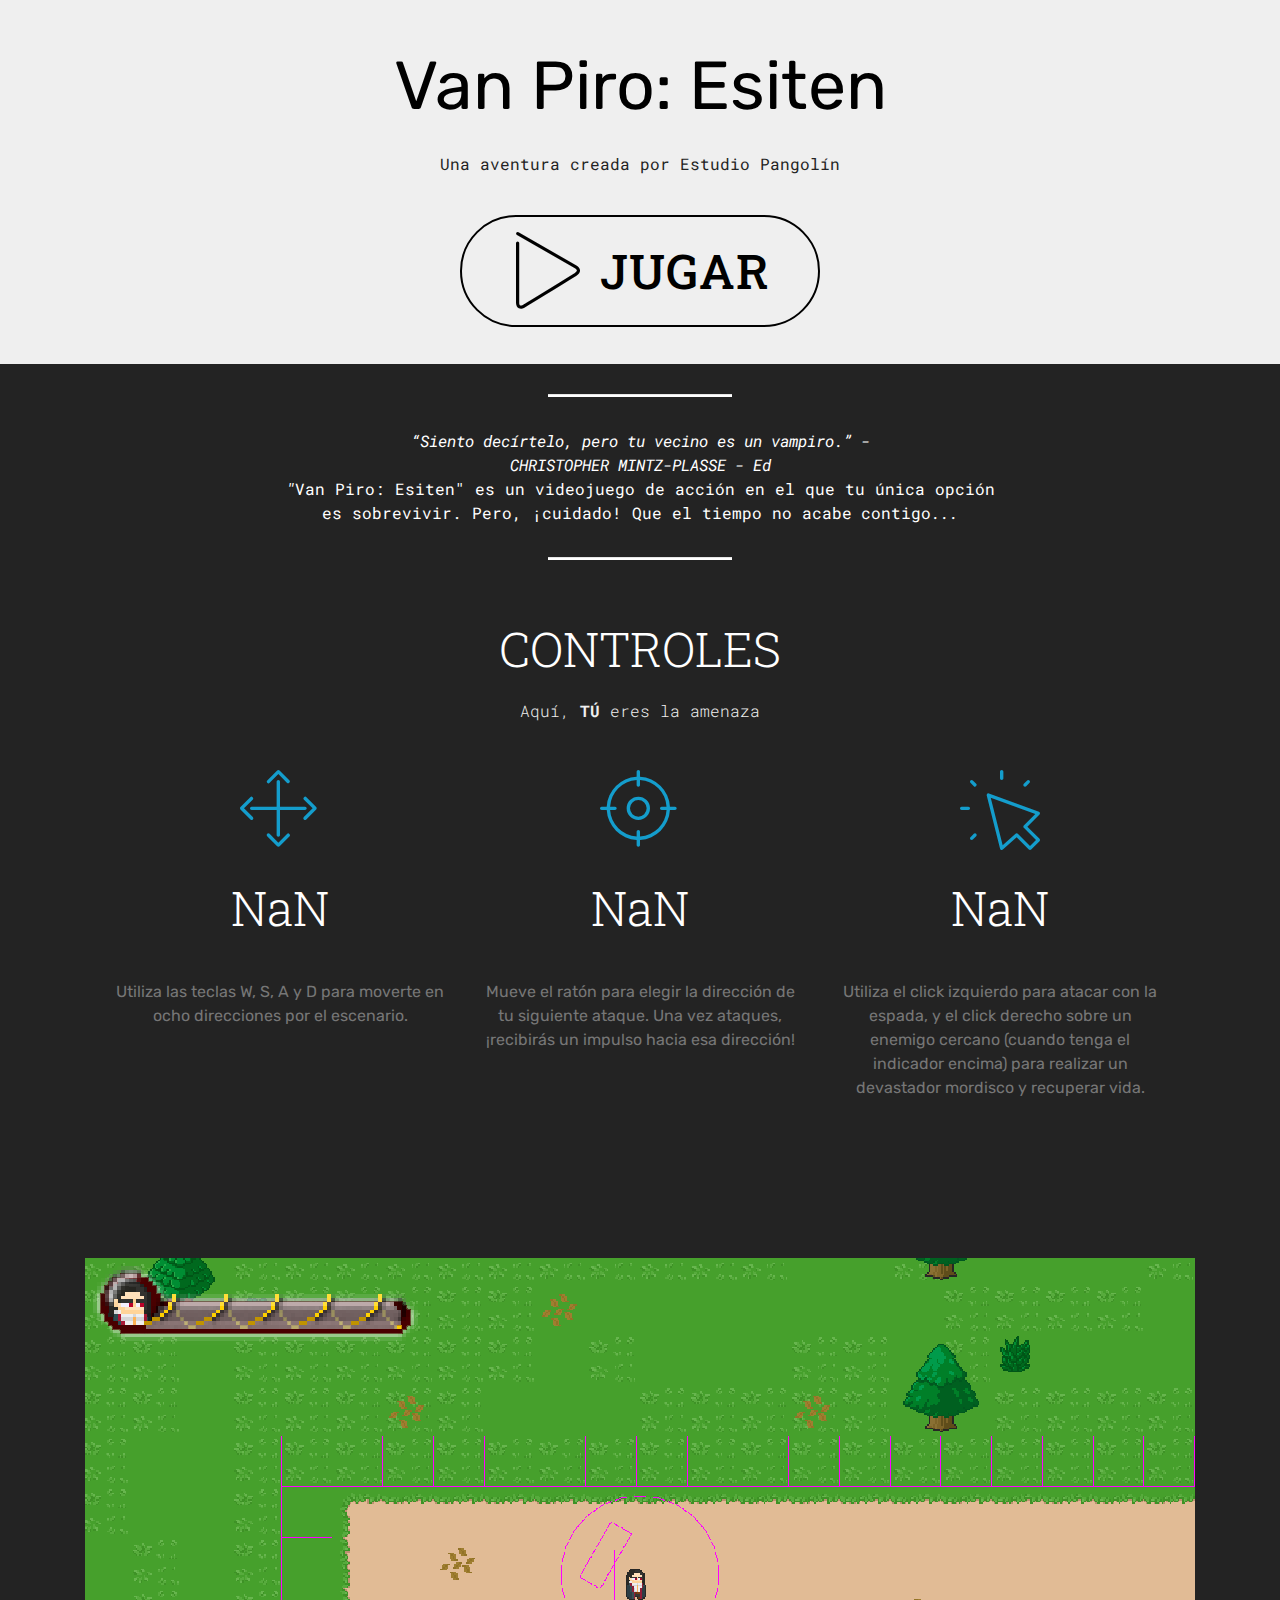
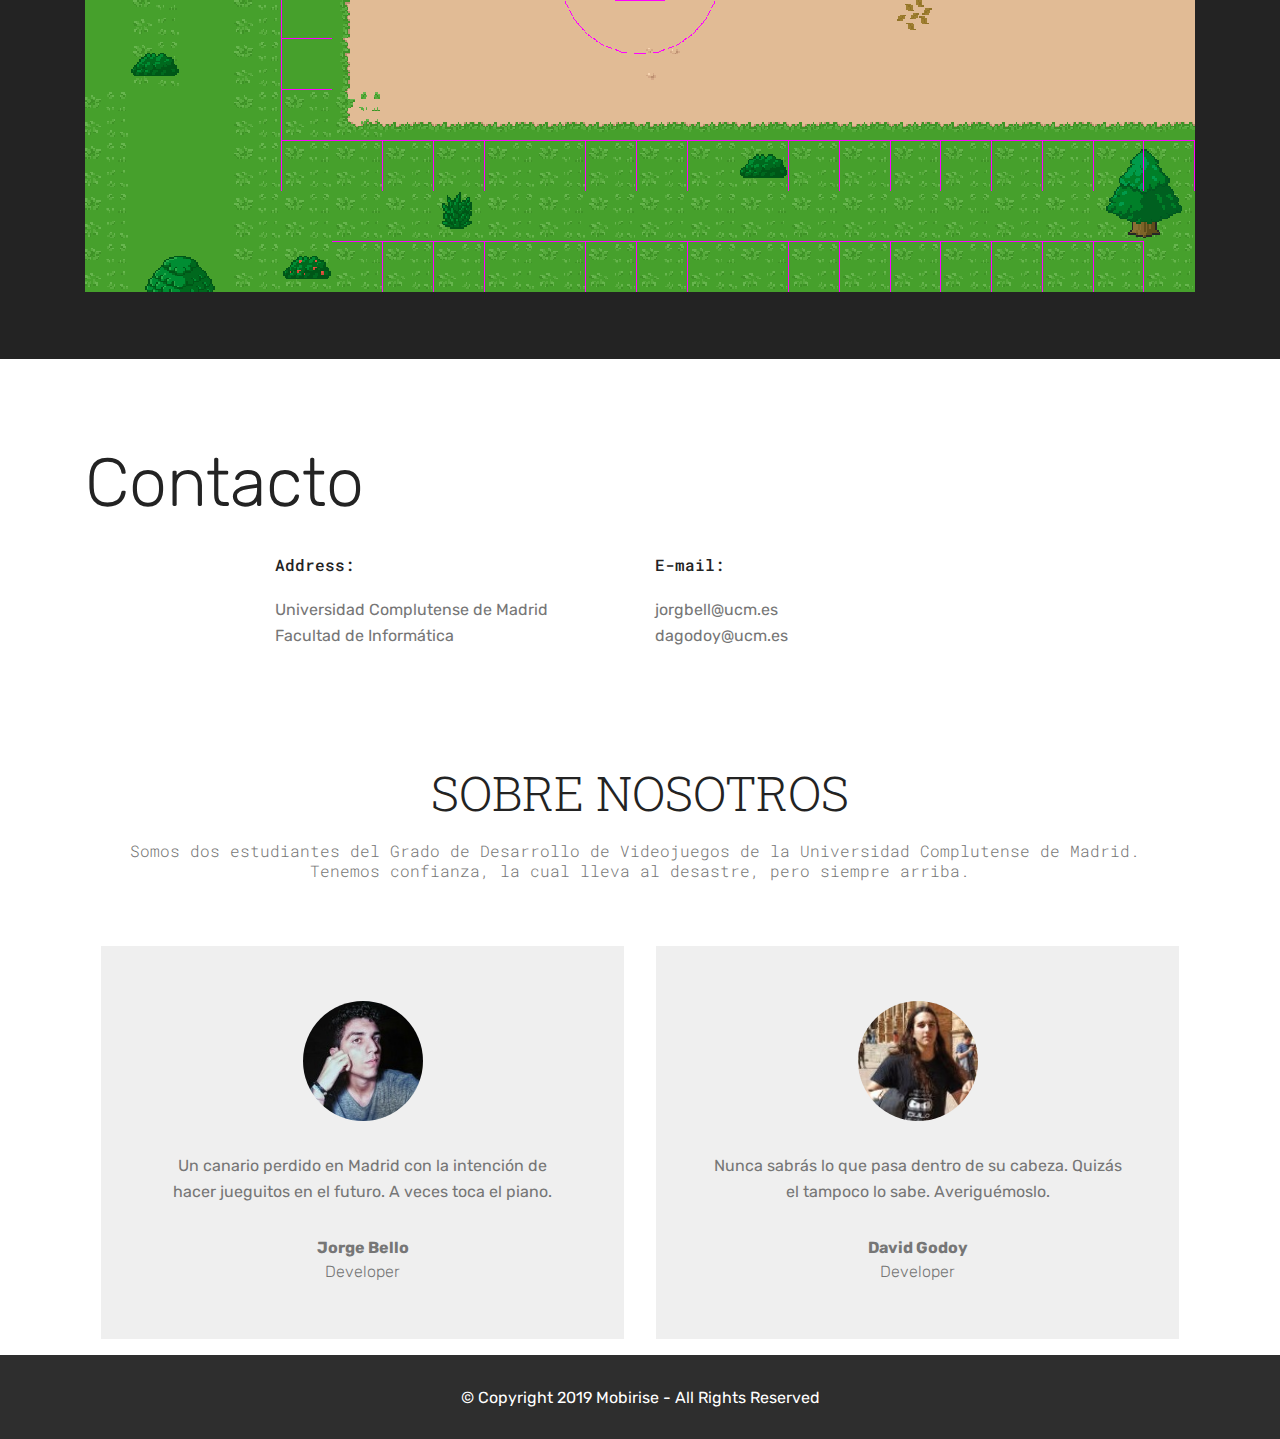
==== commit 5f44a424: "generación de enemigos funcional" ====
--- a/docs/index.html
+++ b/docs/index.html
@@ -160,7 +160,7 @@
                         autoCenter: Phaser.Scale.CENTER_BOTH
                     },
                     scene: [ Game, GameOver, Menu ],
-                    physics: {default: 'matter', matter: { gravity: { x :0, y: 0}, debug: false } }
+                    physics: {default: 'matter', matter: { gravity: { x :0, y: 0}, debug: true } }
                 };
                 new Phaser.Game(config);
             </script>
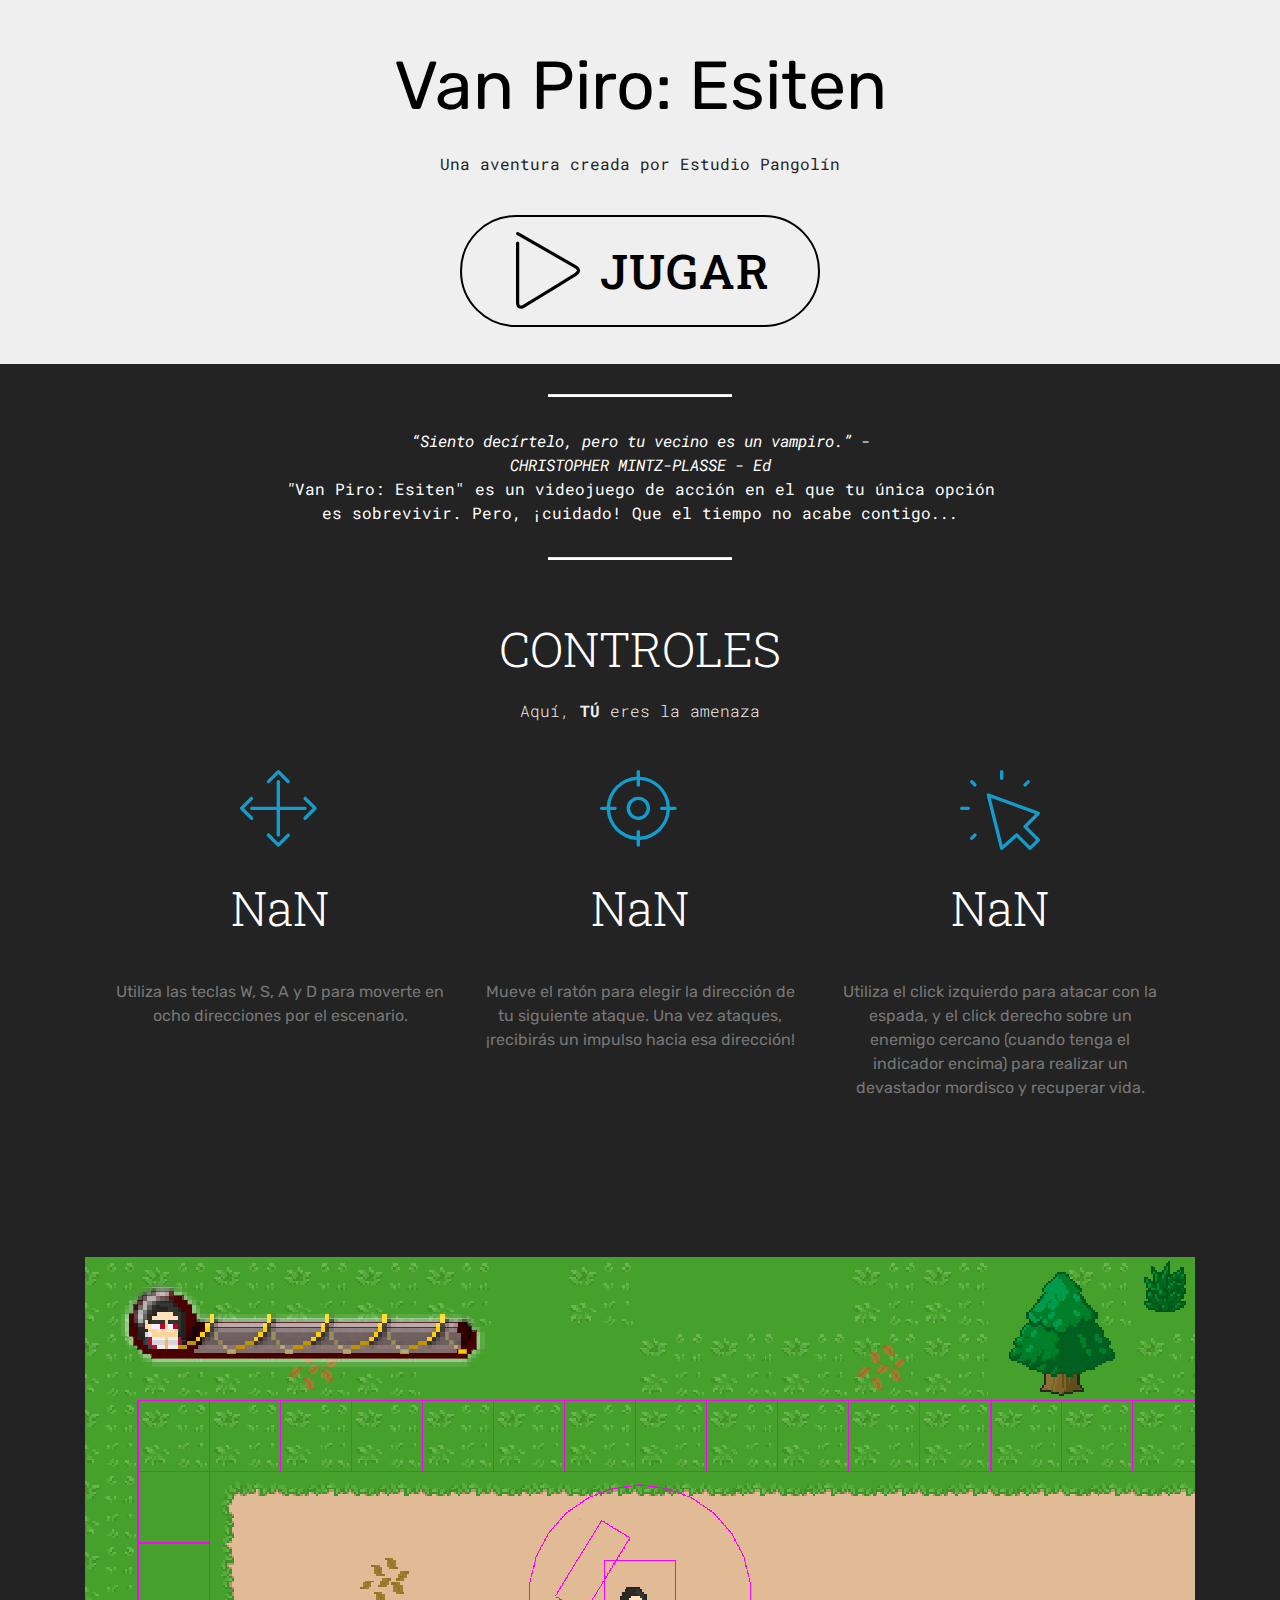
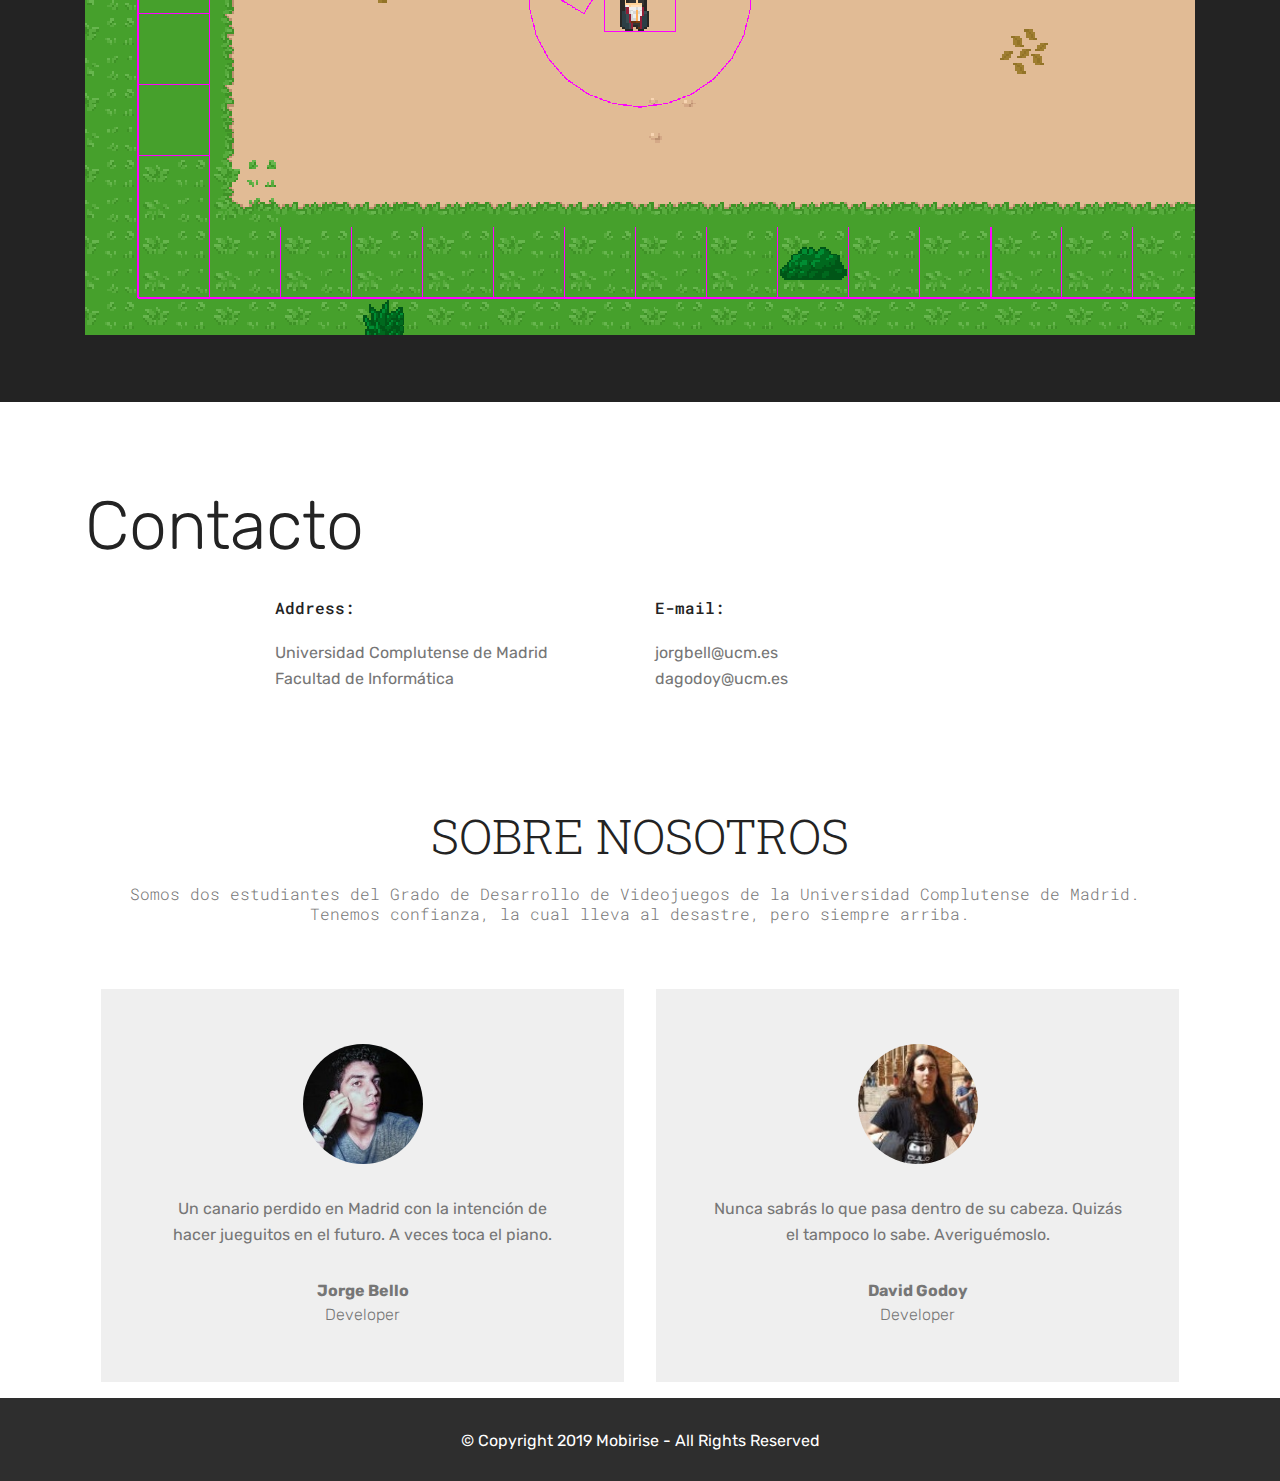
==== commit 36787dd3: "Juego reescalado(?)" ====
--- a/docs/index.html
+++ b/docs/index.html
@@ -148,8 +148,8 @@
                 import Menu from './scripts/menu.js';
                 var config = {
                     type: Phaser.AUTO,
-                    width: 1400,
-                    height: 800,
+                    width: 1800,
+                    height: 1100,
                     parent: 'gameid',
                     pixelArt: true,
                     input: {
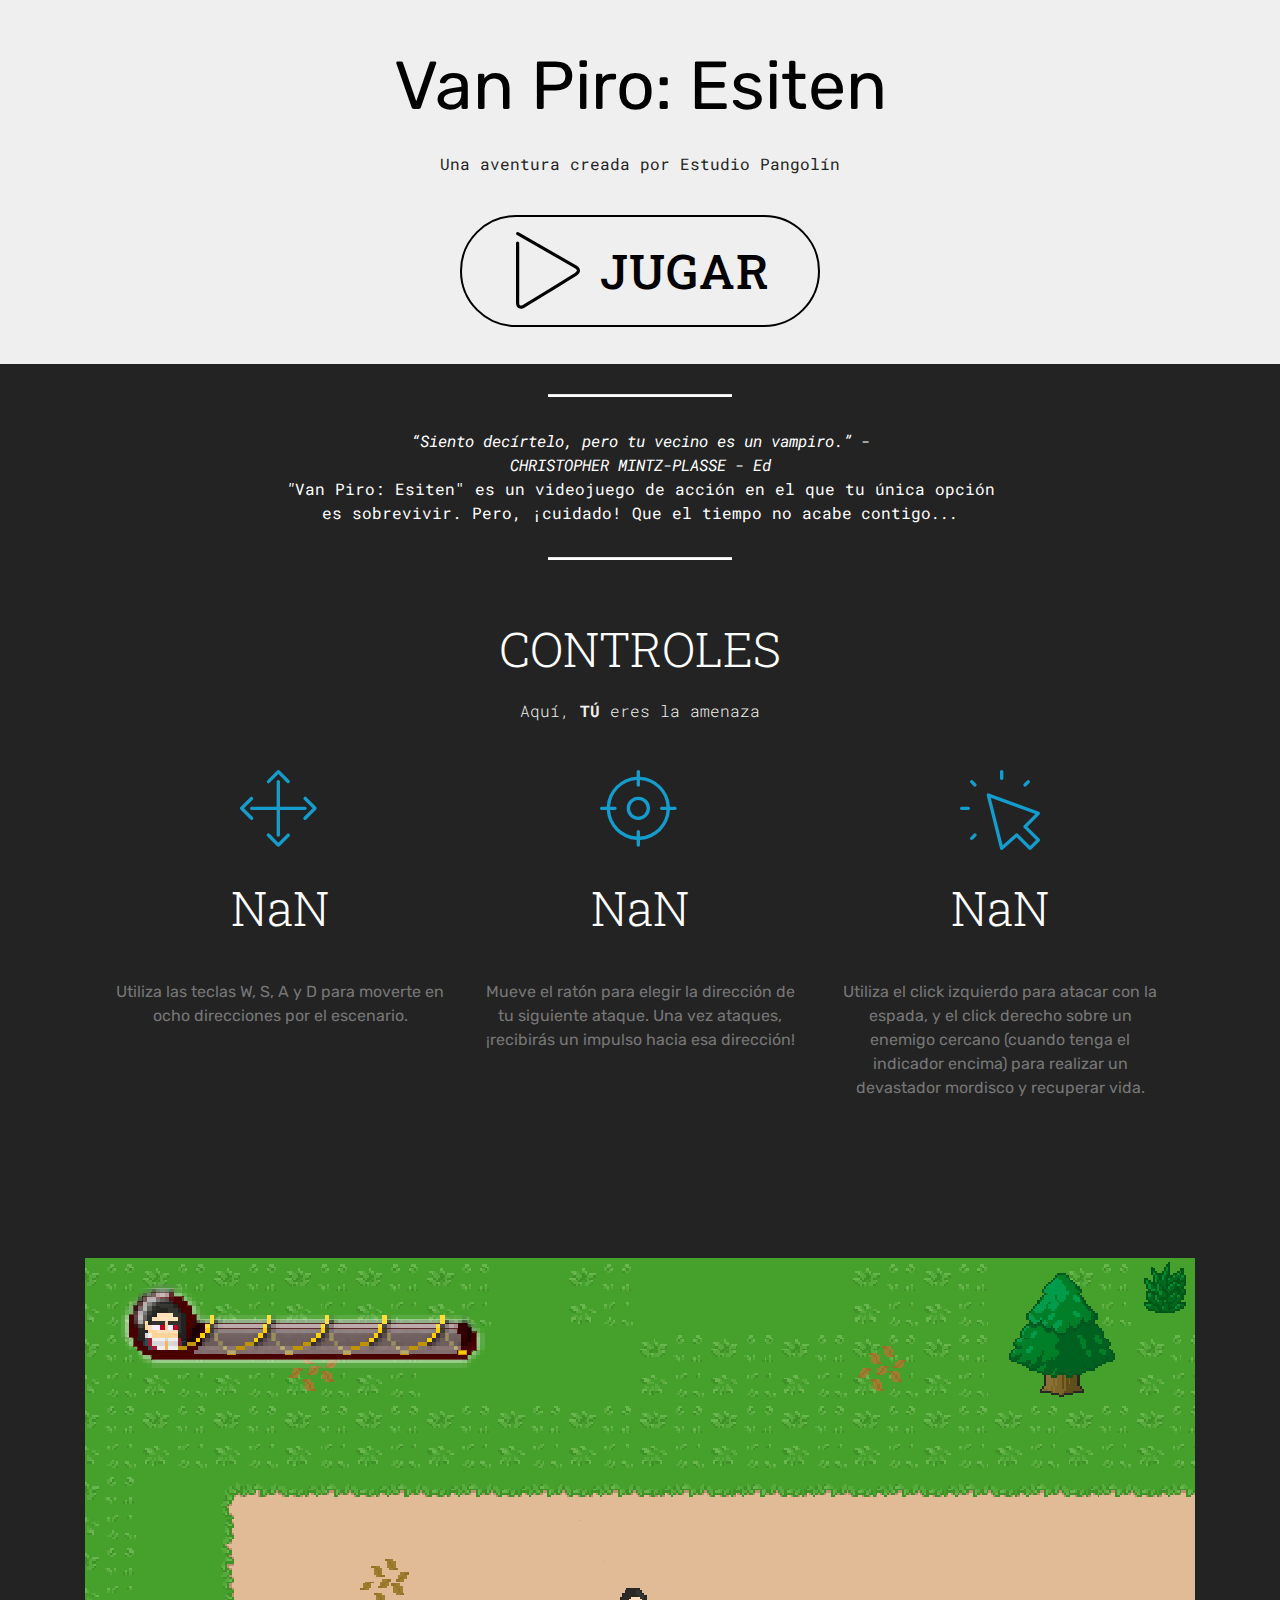
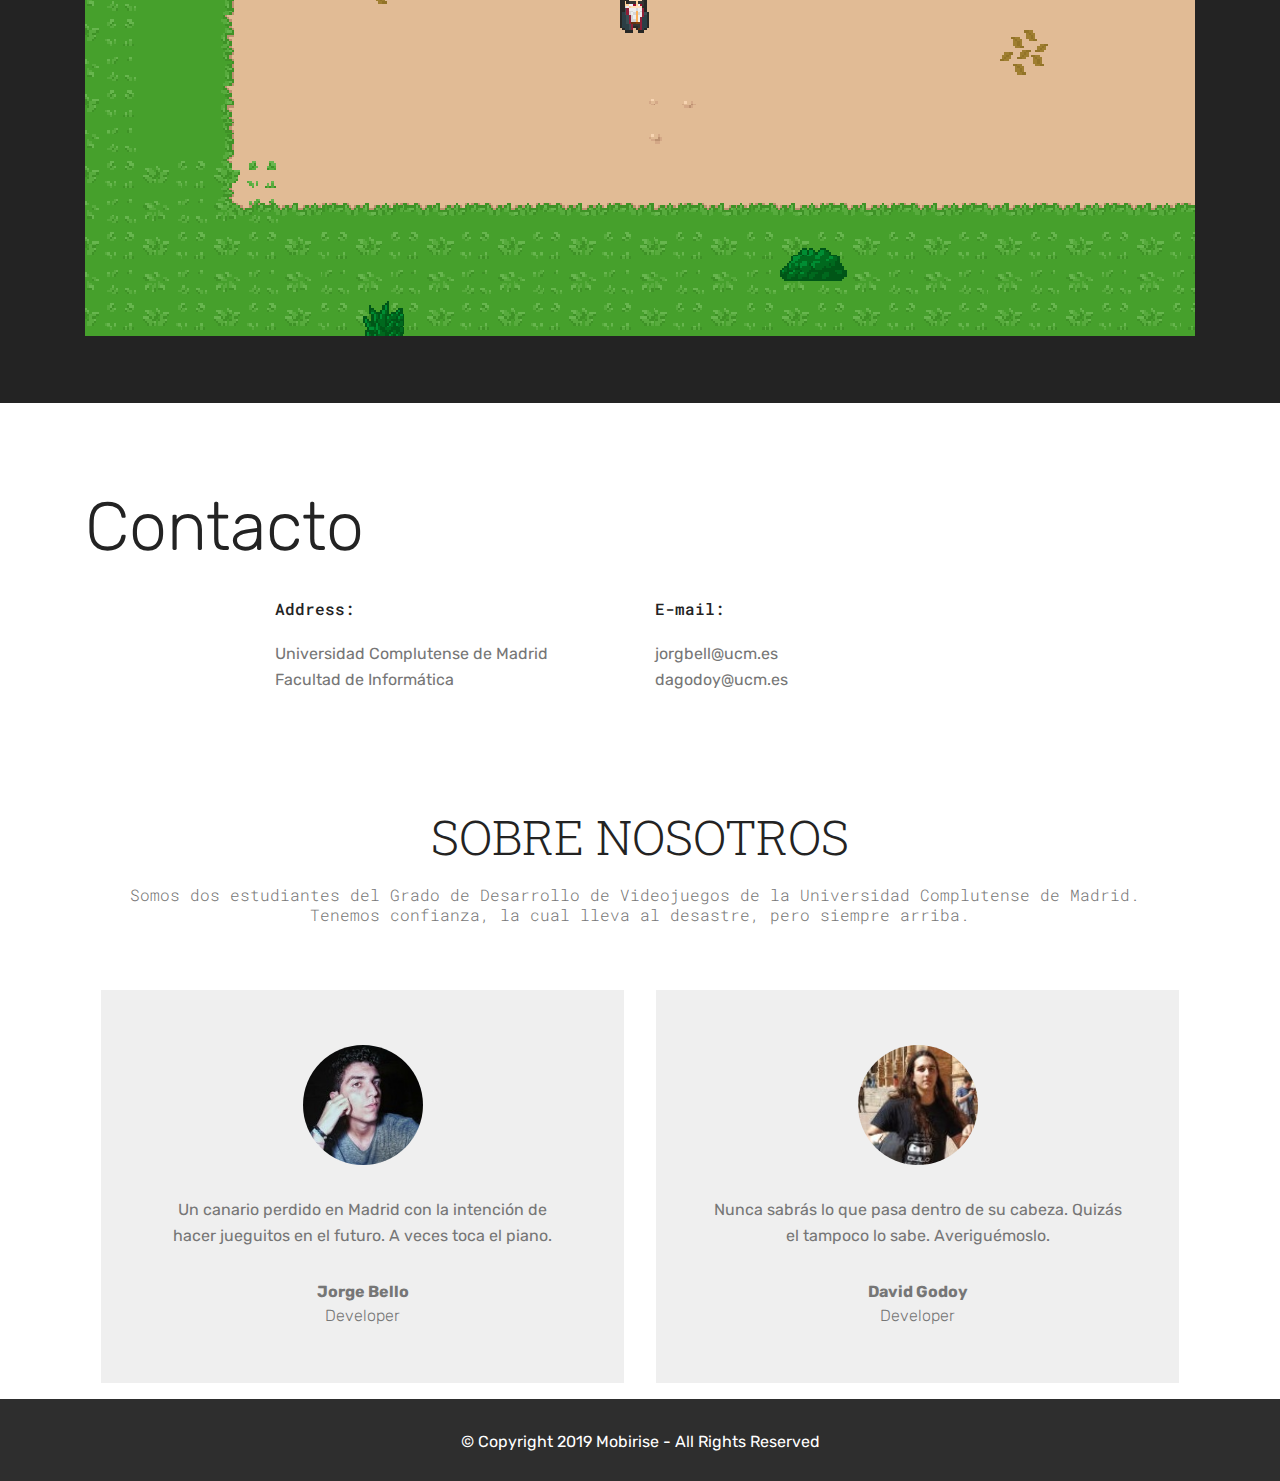
==== commit 94d2cbf4: "player ya no c muere rapido" ====
--- a/docs/index.html
+++ b/docs/index.html
@@ -160,7 +160,7 @@
                         autoCenter: Phaser.Scale.CENTER_BOTH
                     },
                     scene: [ Game, GameOver, Menu ],
-                    physics: {default: 'matter', matter: { gravity: { x :0, y: 0}, debug: true } }
+                    physics: {default: 'matter', matter: { gravity: { x :0, y: 0}, debug: false } }
                 };
                 new Phaser.Game(config);
             </script>
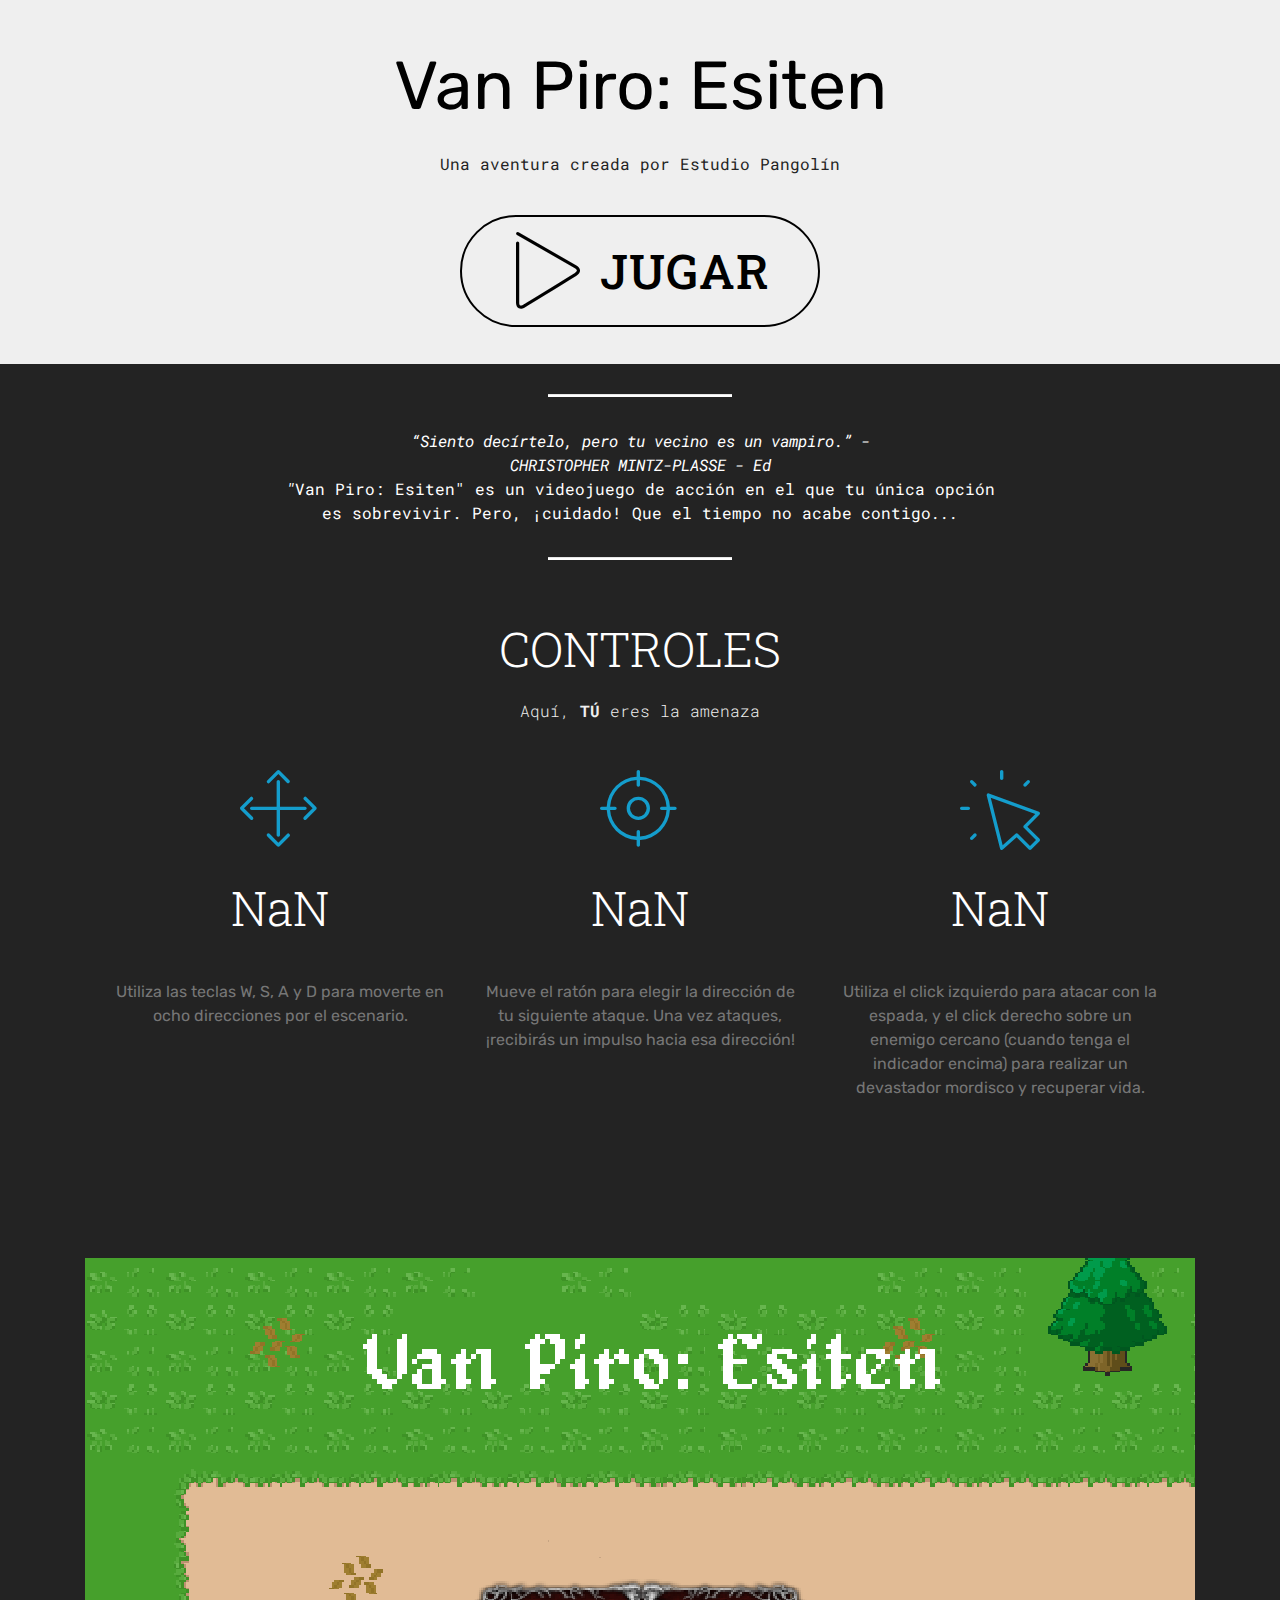
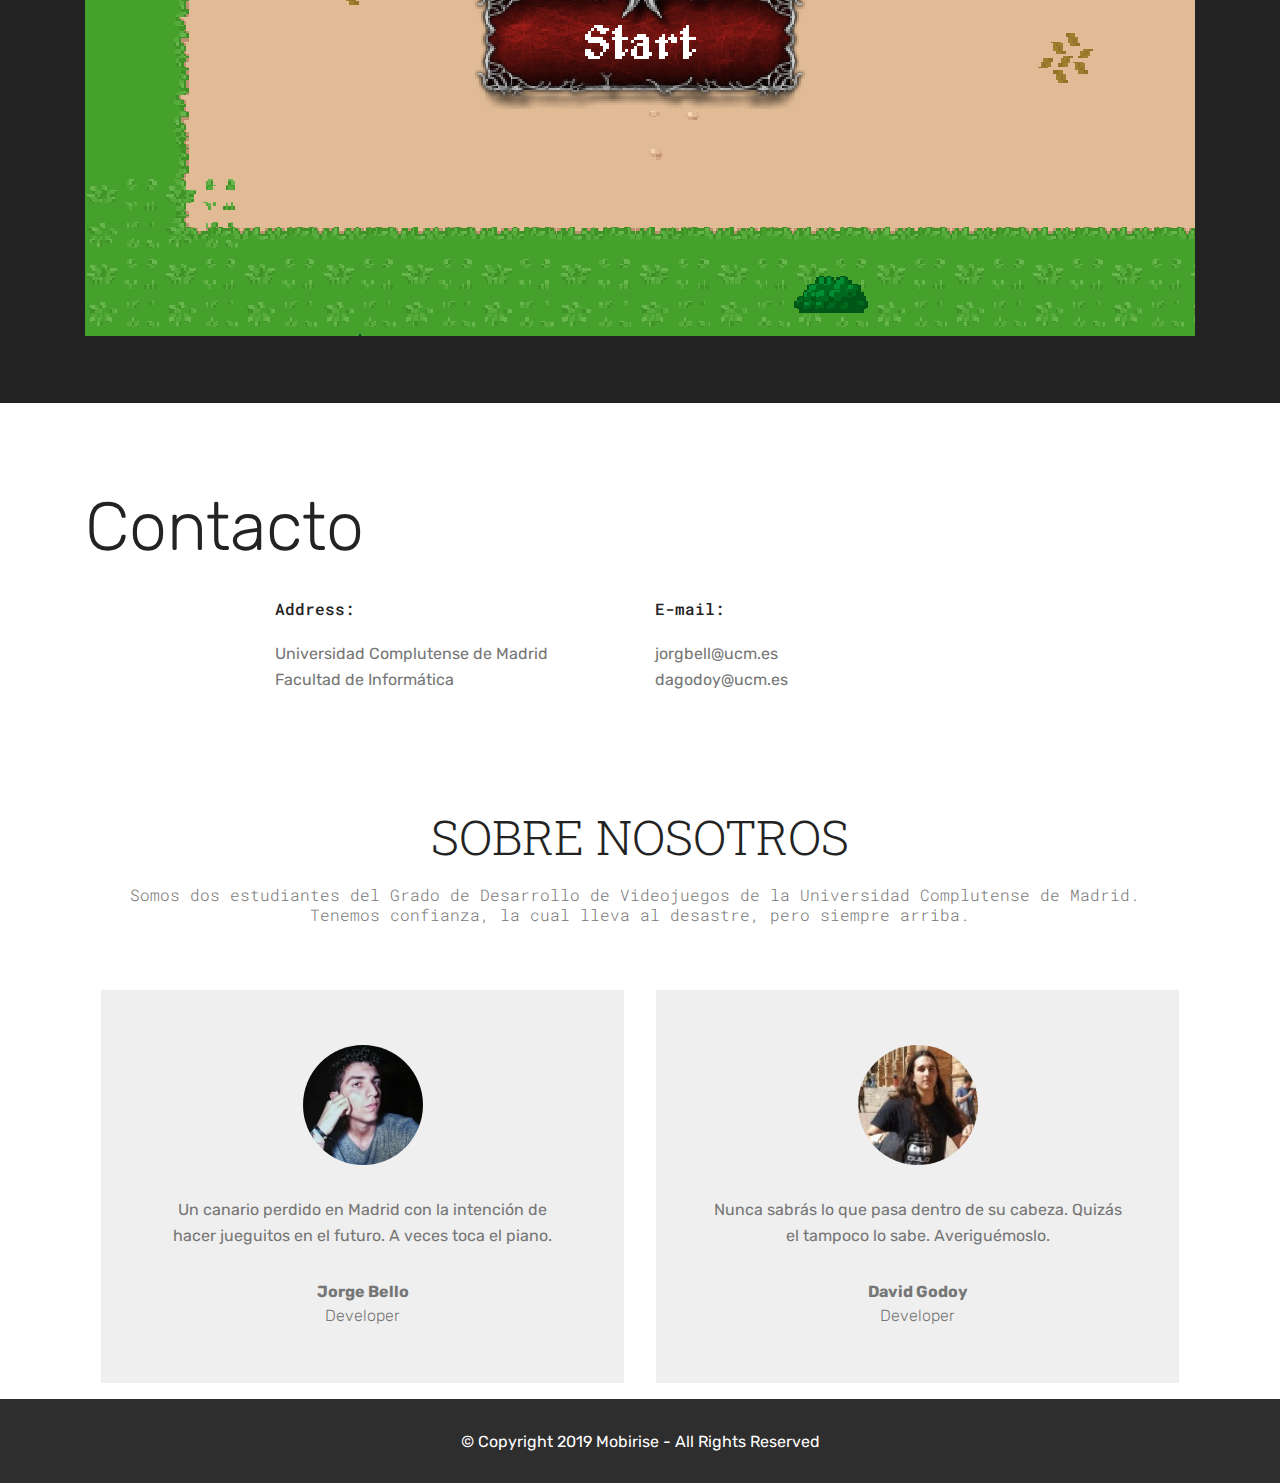
==== commit 625b8cc4: "Update index.html" ====
--- a/docs/index.html
+++ b/docs/index.html
@@ -159,7 +159,7 @@
                         mode: Phaser.Scale.FIT,
                         autoCenter: Phaser.Scale.CENTER_BOTH
                     },
-                    scene: [ Game, GameOver, Menu ],
+                    scene: [ Menu, Game, GameOver ],
                     physics: {default: 'matter', matter: { gravity: { x :0, y: 0}, debug: false } }
                 };
                 new Phaser.Game(config);
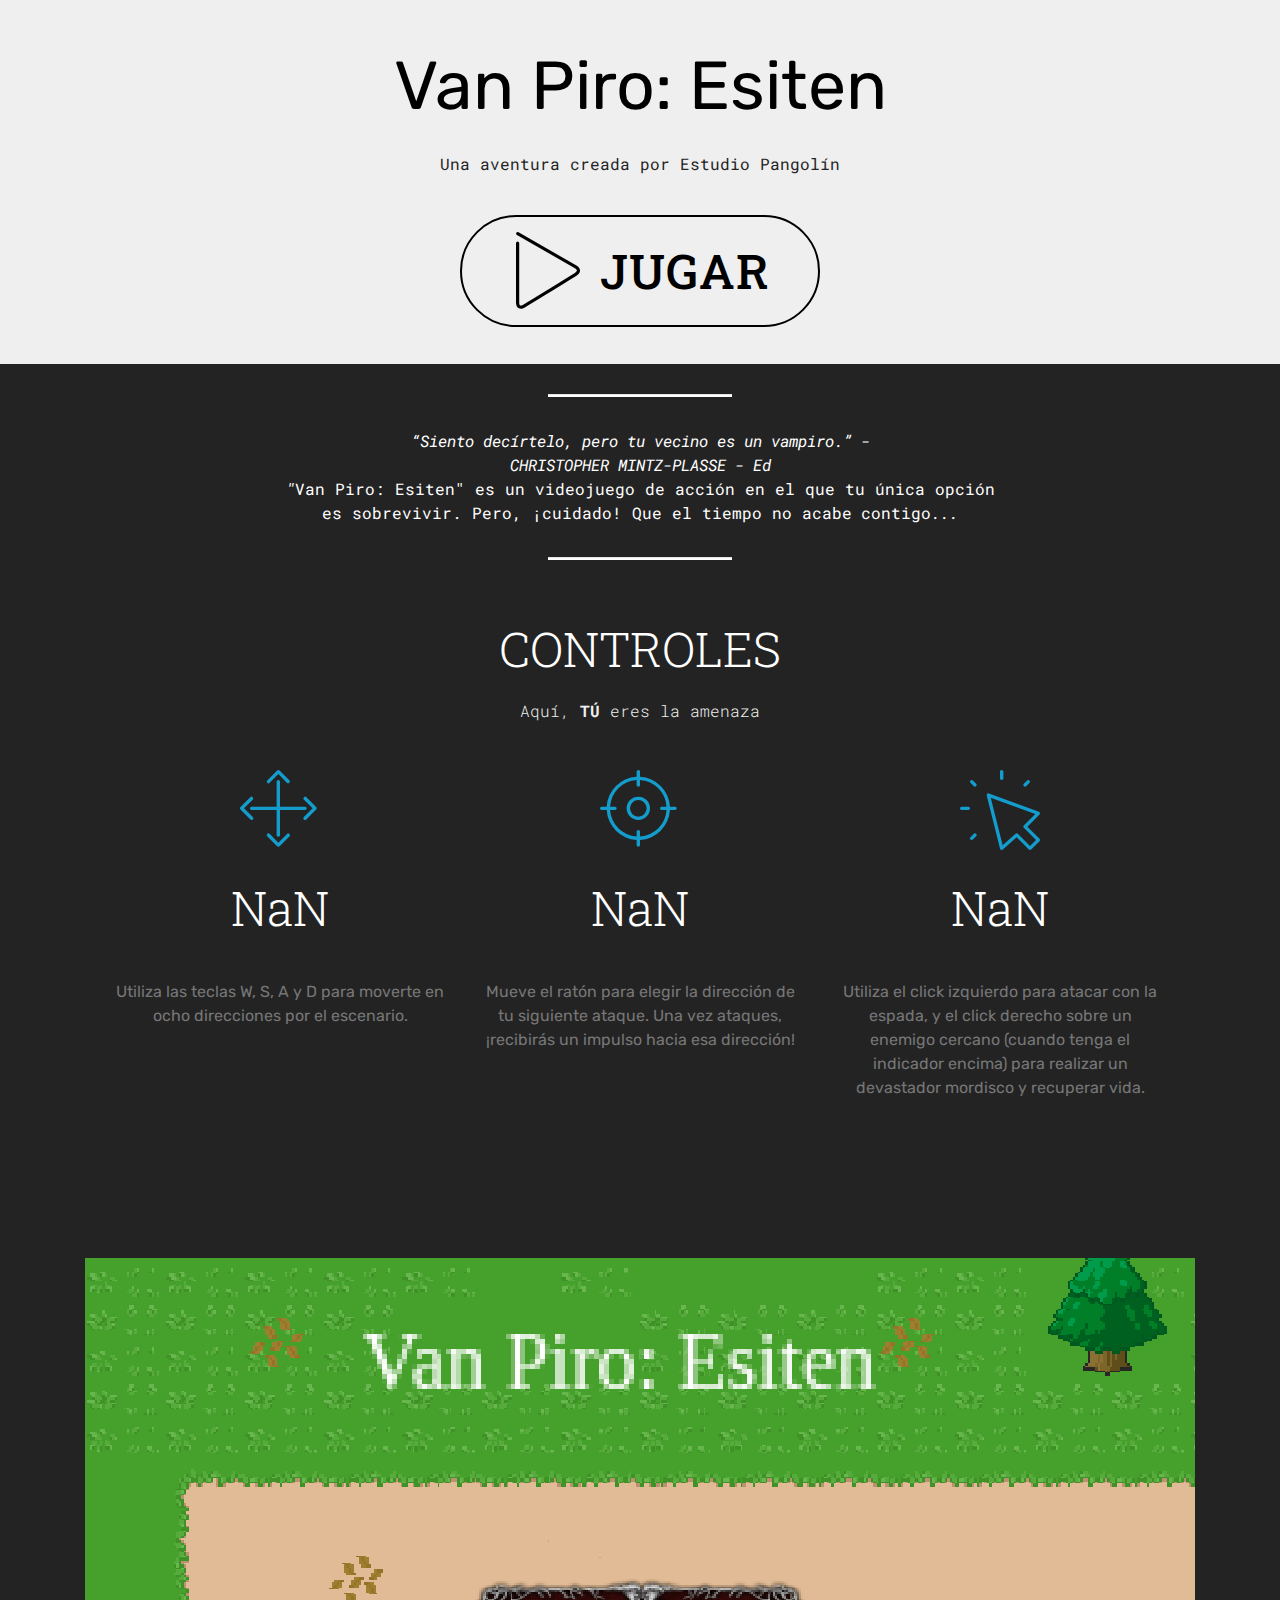
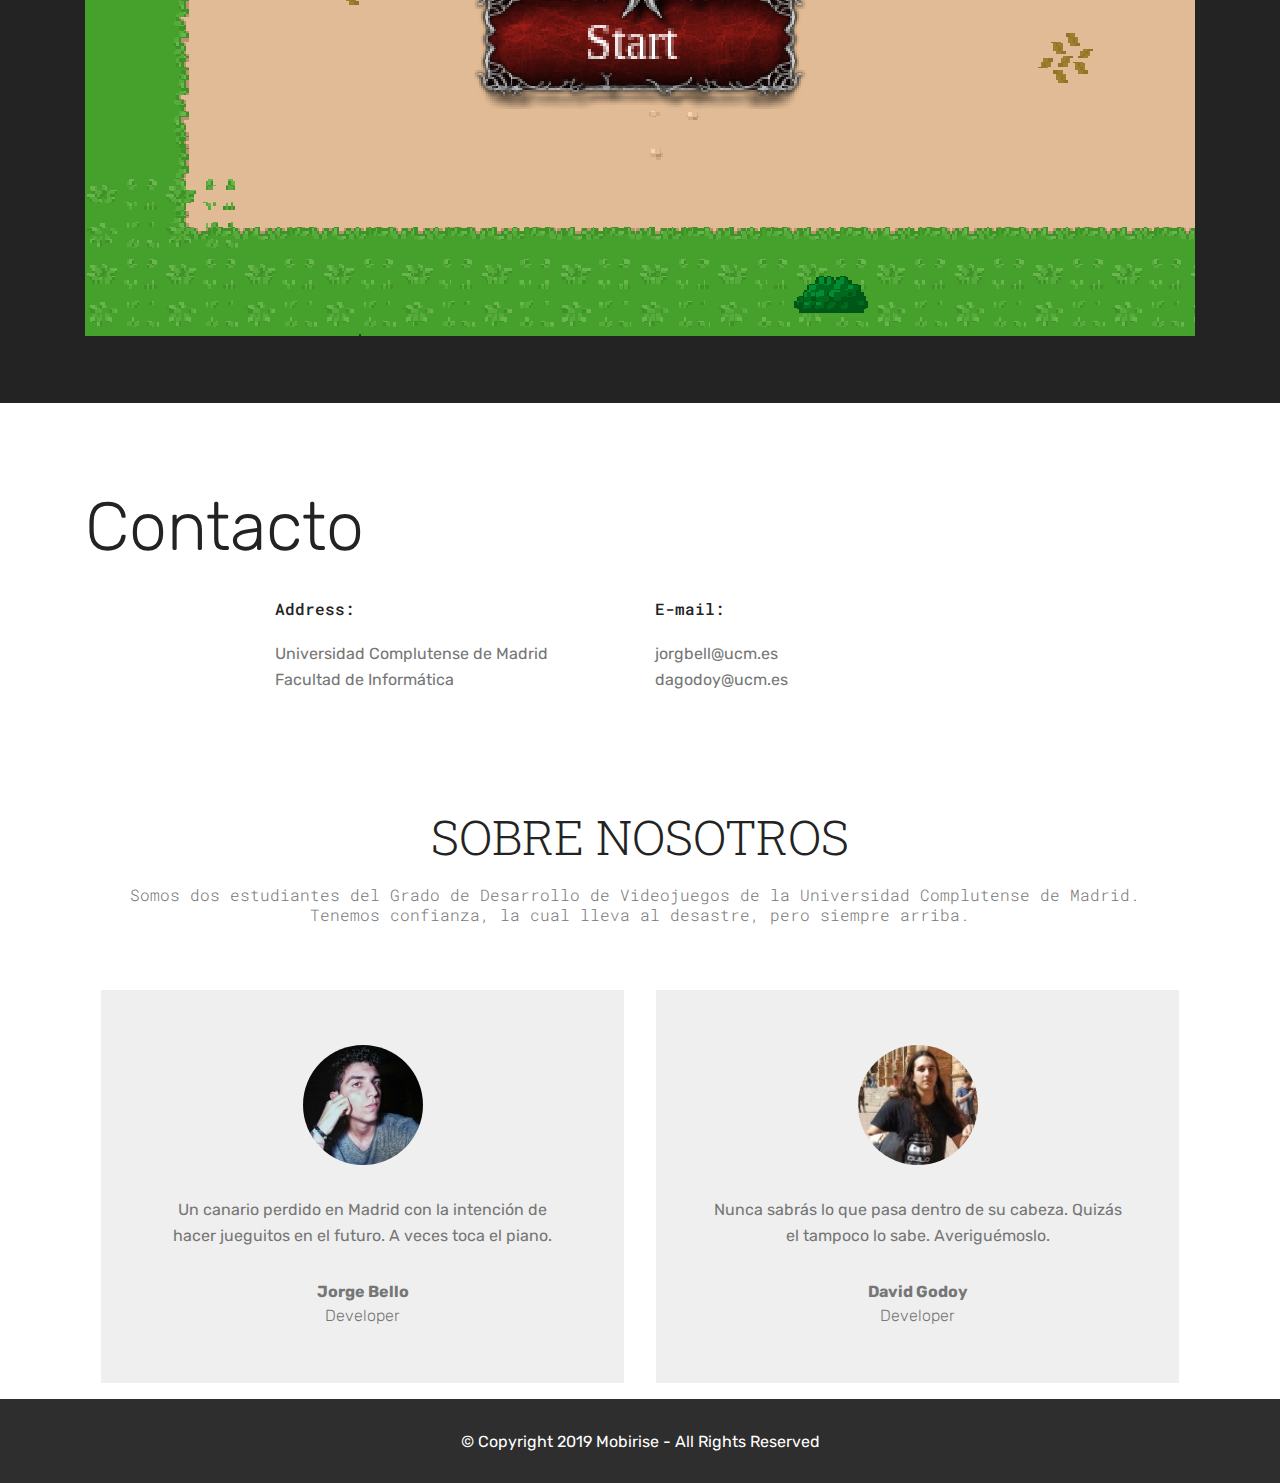
==== commit d62eff10: "cambiado index y assets" ====
--- a/docs/index.html
+++ b/docs/index.html
@@ -1,20 +1,12 @@
 <!DOCTYPE html>
 <html  >
-<style media='screen' type='text/css'>
-    @font-face {
-        font-family: font;
-        font-weight:normal;
-        src: url('fonts/font.ttf');
-    }
-</style>
-<div style="font-family:font; position:absolute; left:-1000px; visibility:hidden;">.</div>
 <head>
   <!-- Site made with Mobirise Website Builder v4.11.6, https://mobirise.com -->
   <meta charset="UTF-8">
   <meta http-equiv="X-UA-Compatible" content="IE=edge">
   <meta name="generator" content="Mobirise v4.11.6, mobirise.com">
   <meta name="viewport" content="width=device-width, initial-scale=1, minimum-scale=1">
-  <link rel="shortcut icon" href="assets/images/logo4.png" type="image/x-icon">
+  <link rel="shortcut icon" href="assets/images/portrait-128x128.png" type="image/x-icon">
   <meta name="description" content="Estudio Pangolín">
   
   <title>Van Piro: Esisten</title>
@@ -50,7 +42,7 @@
 
 </section>
 
-<section class="engine"><a href="https://mobirise.info/b">how to create your own site</a></section><section class="mbr-section article content10 cid-rKUE8AumKR" id="content10-g">
+<section class="engine"><a href="https://mobirise.info/g">how to build a site for free</a></section><section class="mbr-section article content10 cid-rKUE8AumKR" id="content10-g">
     
      
 
